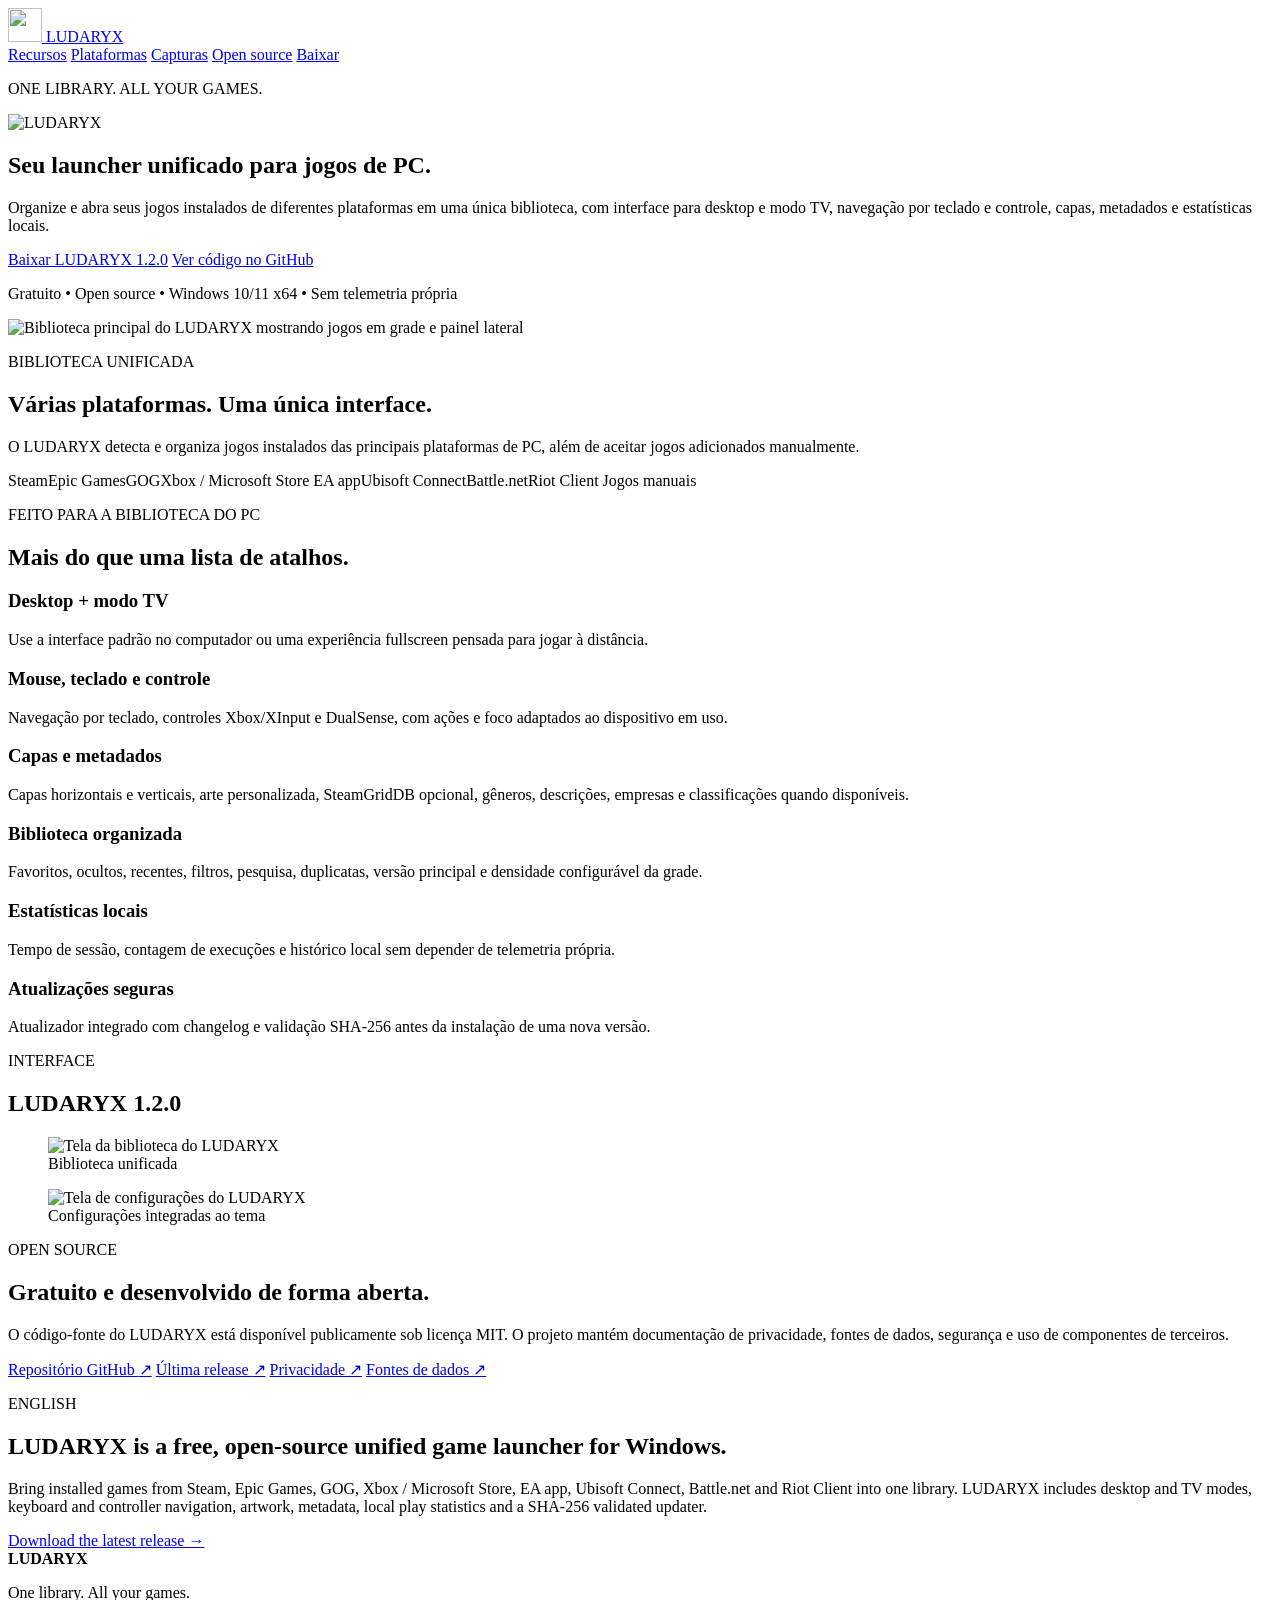
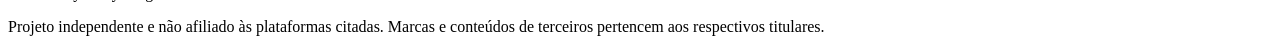
==== site/index.html @ f5272416 "Add official LUDARYX website" ====
<!doctype html>
<html lang="pt-BR">
<head>
  <meta charset="utf-8">
  <meta name="viewport" content="width=device-width,initial-scale=1">
  <title>LUDARYX — Unified PC Game Launcher for Windows</title>
  <meta name="description" content="LUDARYX é um launcher unificado, gratuito e open source para Windows que organiza jogos da Steam, Epic Games, GOG, Xbox, EA app, Ubisoft Connect, Battle.net e Riot Client em uma única biblioteca.">
  <meta name="keywords" content="LUDARYX, game launcher, unified game launcher, launcher de jogos, Windows game launcher, Steam, Epic Games, GOG, Xbox, EA app, Ubisoft Connect, Battle.net, Riot Client, open source">
  <meta name="author" content="Gustavo José da Silva">
  <meta name="robots" content="index,follow,max-image-preview:large,max-snippet:-1,max-video-preview:-1">
  <meta name="theme-color" content="#07111d">
  <link rel="canonical" href="https://gustavosdus.github.io/LUDARYX/">
  <link rel="icon" href="assets/icon.png" type="image/png">
  <link rel="manifest" href="manifest.webmanifest">
  <link rel="stylesheet" href="styles.css">

  <meta property="og:type" content="website">
  <meta property="og:site_name" content="LUDARYX">
  <meta property="og:title" content="LUDARYX — Unified PC Game Launcher">
  <meta property="og:description" content="Uma biblioteca para seus jogos de PC. Steam, Epic, GOG, Xbox, EA, Ubisoft, Battle.net e Riot em um único launcher.">
  <meta property="og:url" content="https://gustavosdus.github.io/LUDARYX/">
  <meta property="og:image" content="https://gustavosdus.github.io/LUDARYX/screenshots/library.png">
  <meta property="og:locale" content="pt_BR">
  <meta property="og:locale:alternate" content="en_US">

  <meta name="twitter:card" content="summary_large_image">
  <meta name="twitter:title" content="LUDARYX — Unified PC Game Launcher">
  <meta name="twitter:description" content="Launcher unificado, gratuito e open source para Windows.">
  <meta name="twitter:image" content="https://gustavosdus.github.io/LUDARYX/screenshots/library.png">

  <script type="application/ld+json">
  {
    "@context": "https://schema.org",
    "@type": "SoftwareApplication",
    "name": "LUDARYX",
    "applicationCategory": "GameApplication",
    "operatingSystem": "Windows 10, Windows 11",
    "softwareVersion": "1.2.0",
    "description": "Launcher unificado, gratuito e open source para Windows que organiza jogos instalados de múltiplas plataformas em uma única biblioteca.",
    "url": "https://gustavosdus.github.io/LUDARYX/",
    "downloadUrl": "https://github.com/gustavosdus/LUDARYX/releases/latest",
    "codeRepository": "https://github.com/gustavosdus/LUDARYX",
    "license": "https://github.com/gustavosdus/LUDARYX/blob/main/LICENSE",
    "isAccessibleForFree": true,
    "author": {
      "@type": "Person",
      "name": "Gustavo José da Silva"
    }
  }
  </script>
</head>
<body>
  <header class="site-header">
    <a class="brand" href="#top" aria-label="LUDARYX">
      <img src="assets/icon.png" alt="" width="34" height="34">
      <span>LUDARYX</span>
    </a>
    <nav aria-label="Navegação principal">
      <a href="#recursos">Recursos</a>
      <a href="#plataformas">Plataformas</a>
      <a href="#capturas">Capturas</a>
      <a href="#open-source">Open source</a>
      <a class="nav-cta" href="https://github.com/gustavosdus/LUDARYX/releases/latest">Baixar</a>
    </nav>
  </header>

  <main id="top">
    <section class="hero">
      <div class="hero-copy">
        <p class="eyebrow">ONE LIBRARY. ALL YOUR GAMES.</p>
        <img class="hero-logo" src="assets/logo.png" alt="LUDARYX">
        <h1>Seu launcher unificado para jogos de PC.</h1>
        <p class="lead">Organize e abra seus jogos instalados de diferentes plataformas em uma única biblioteca, com interface para desktop e modo TV, navegação por teclado e controle, capas, metadados e estatísticas locais.</p>
        <div class="actions">
          <a class="button primary" href="https://github.com/gustavosdus/LUDARYX/releases/latest">Baixar LUDARYX 1.2.0</a>
          <a class="button secondary" href="https://github.com/gustavosdus/LUDARYX">Ver código no GitHub</a>
        </div>
        <p class="micro">Gratuito • Open source • Windows 10/11 x64 • Sem telemetria própria</p>
      </div>
      <div class="hero-visual">
        <img src="screenshots/library.png" alt="Biblioteca principal do LUDARYX mostrando jogos em grade e painel lateral">
      </div>
    </section>

    <section id="plataformas" class="section">
      <div class="section-heading">
        <p class="eyebrow">BIBLIOTECA UNIFICADA</p>
        <h2>Várias plataformas. Uma única interface.</h2>
        <p>O LUDARYX detecta e organiza jogos instalados das principais plataformas de PC, além de aceitar jogos adicionados manualmente.</p>
      </div>
      <div class="platform-grid" aria-label="Plataformas suportadas">
        <span>Steam</span><span>Epic Games</span><span>GOG</span><span>Xbox / Microsoft Store</span>
        <span>EA app</span><span>Ubisoft Connect</span><span>Battle.net</span><span>Riot Client</span>
        <span>Jogos manuais</span>
      </div>
    </section>

    <section id="recursos" class="section">
      <div class="section-heading">
        <p class="eyebrow">FEITO PARA A BIBLIOTECA DO PC</p>
        <h2>Mais do que uma lista de atalhos.</h2>
      </div>
      <div class="feature-grid">
        <article><h3>Desktop + modo TV</h3><p>Use a interface padrão no computador ou uma experiência fullscreen pensada para jogar à distância.</p></article>
        <article><h3>Mouse, teclado e controle</h3><p>Navegação por teclado, controles Xbox/XInput e DualSense, com ações e foco adaptados ao dispositivo em uso.</p></article>
        <article><h3>Capas e metadados</h3><p>Capas horizontais e verticais, arte personalizada, SteamGridDB opcional, gêneros, descrições, empresas e classificações quando disponíveis.</p></article>
        <article><h3>Biblioteca organizada</h3><p>Favoritos, ocultos, recentes, filtros, pesquisa, duplicatas, versão principal e densidade configurável da grade.</p></article>
        <article><h3>Estatísticas locais</h3><p>Tempo de sessão, contagem de execuções e histórico local sem depender de telemetria própria.</p></article>
        <article><h3>Atualizações seguras</h3><p>Atualizador integrado com changelog e validação SHA-256 antes da instalação de uma nova versão.</p></article>
      </div>
    </section>

    <section id="capturas" class="section screenshots">
      <div class="section-heading">
        <p class="eyebrow">INTERFACE</p>
        <h2>LUDARYX 1.2.0</h2>
      </div>
      <figure>
        <img src="screenshots/library.png" alt="Tela da biblioteca do LUDARYX">
        <figcaption>Biblioteca unificada</figcaption>
      </figure>
      <figure>
        <img src="screenshots/settings.png" alt="Tela de configurações do LUDARYX">
        <figcaption>Configurações integradas ao tema</figcaption>
      </figure>
    </section>

    <section id="open-source" class="section split">
      <div>
        <p class="eyebrow">OPEN SOURCE</p>
        <h2>Gratuito e desenvolvido de forma aberta.</h2>
        <p>O código-fonte do LUDARYX está disponível publicamente sob licença MIT. O projeto mantém documentação de privacidade, fontes de dados, segurança e uso de componentes de terceiros.</p>
      </div>
      <div class="link-card">
        <a href="https://github.com/gustavosdus/LUDARYX">Repositório GitHub <span>↗</span></a>
        <a href="https://github.com/gustavosdus/LUDARYX/releases/latest">Última release <span>↗</span></a>
        <a href="https://github.com/gustavosdus/LUDARYX/blob/main/PRIVACY.md">Privacidade <span>↗</span></a>
        <a href="https://github.com/gustavosdus/LUDARYX/blob/main/DATA-SOURCES.md">Fontes de dados <span>↗</span></a>
      </div>
    </section>

    <section class="section english">
      <p class="eyebrow">ENGLISH</p>
      <h2>LUDARYX is a free, open-source unified game launcher for Windows.</h2>
      <p>Bring installed games from Steam, Epic Games, GOG, Xbox / Microsoft Store, EA app, Ubisoft Connect, Battle.net and Riot Client into one library. LUDARYX includes desktop and TV modes, keyboard and controller navigation, artwork, metadata, local play statistics and a SHA-256 validated updater.</p>
      <a href="https://github.com/gustavosdus/LUDARYX/releases/latest">Download the latest release →</a>
    </section>
  </main>

  <footer>
    <div>
      <strong>LUDARYX</strong>
      <p>One library. All your games.</p>
    </div>
    <p>Projeto independente e não afiliado às plataformas citadas. Marcas e conteúdos de terceiros pertencem aos respectivos titulares.</p>
  </footer>
</body>
</html>
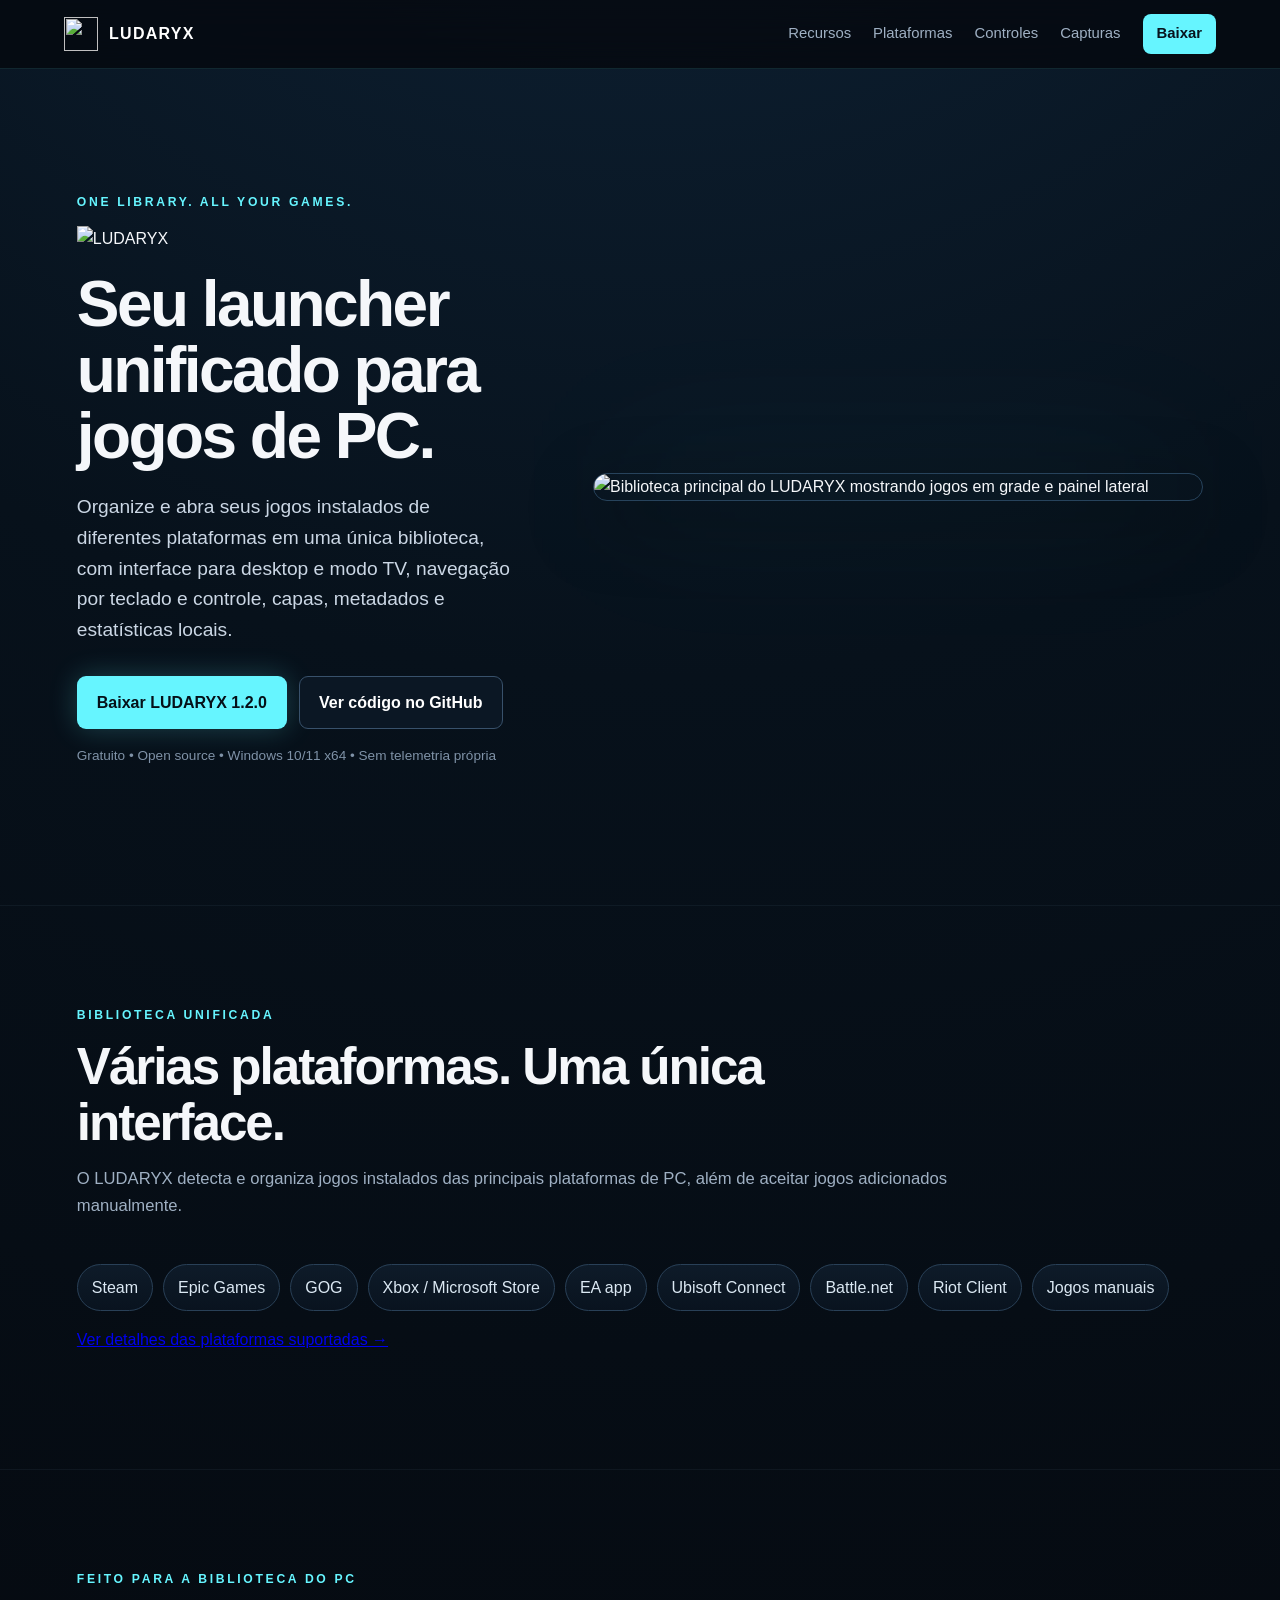
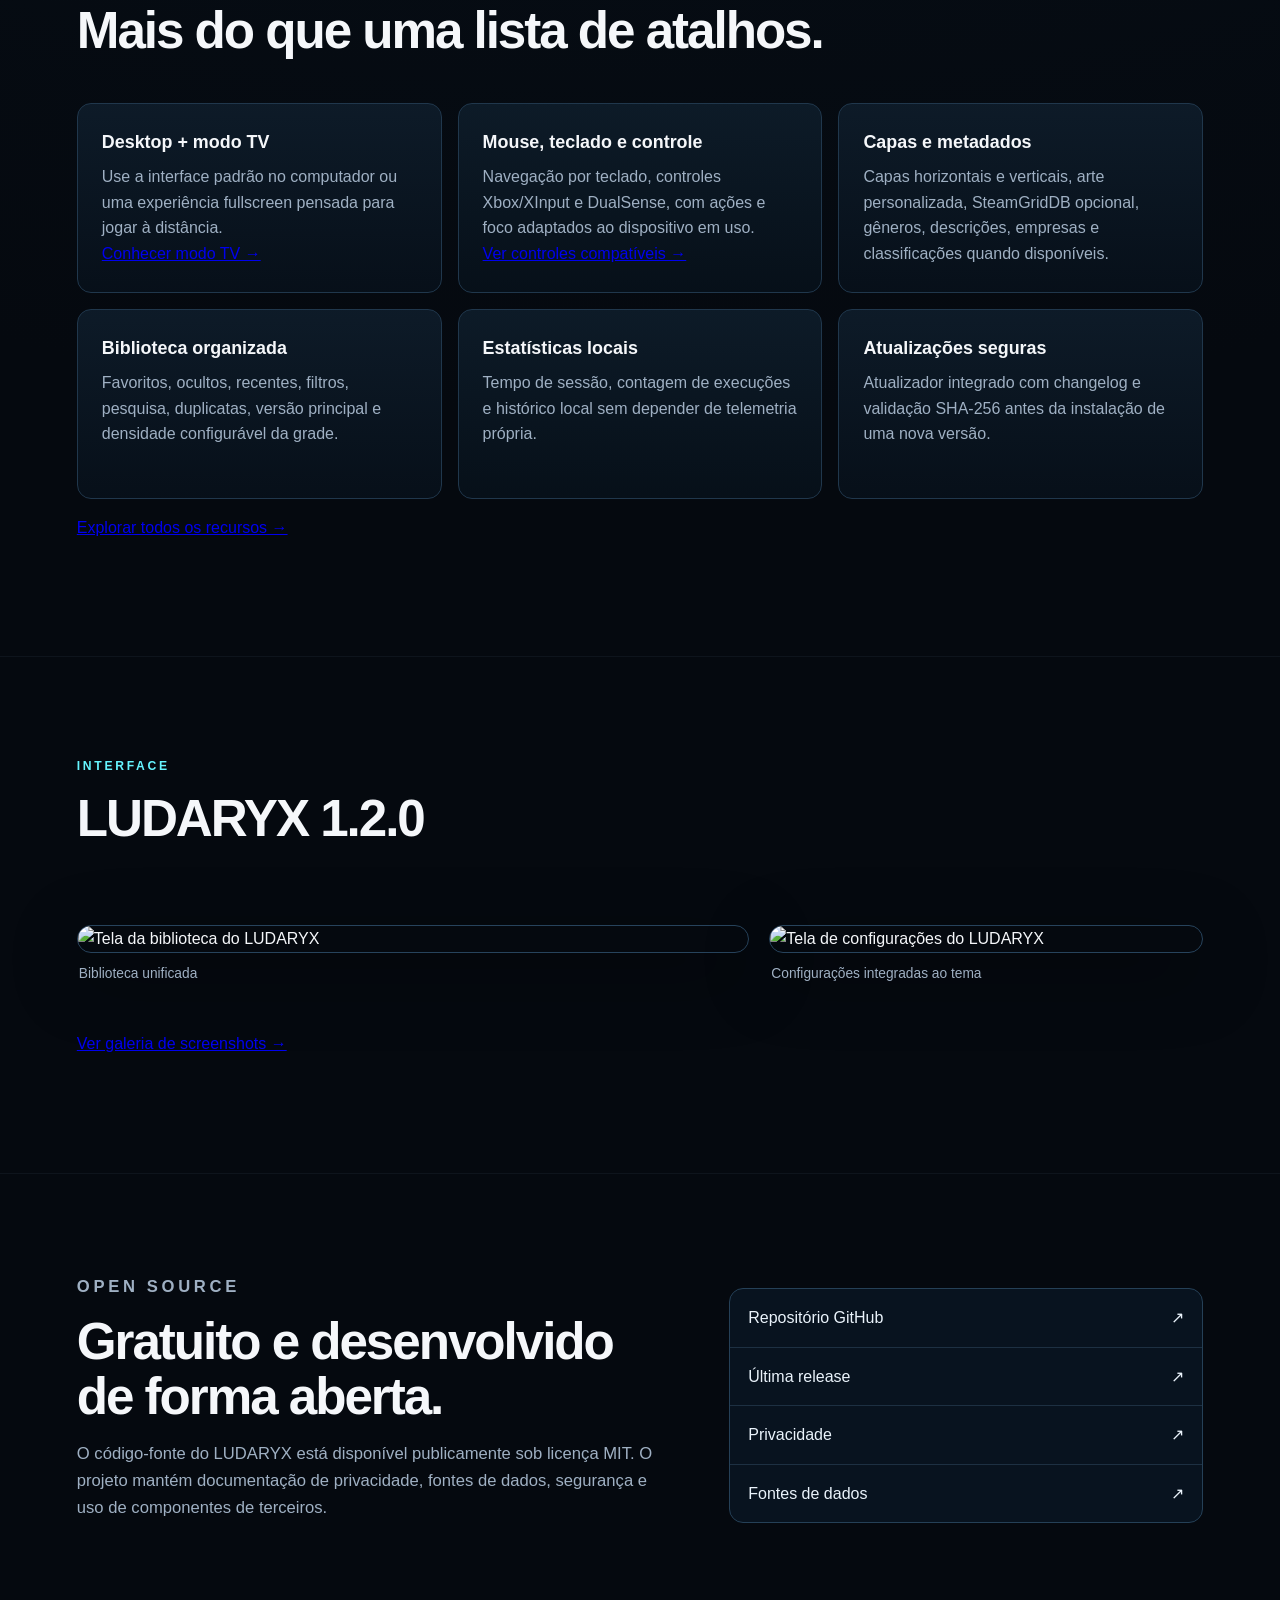
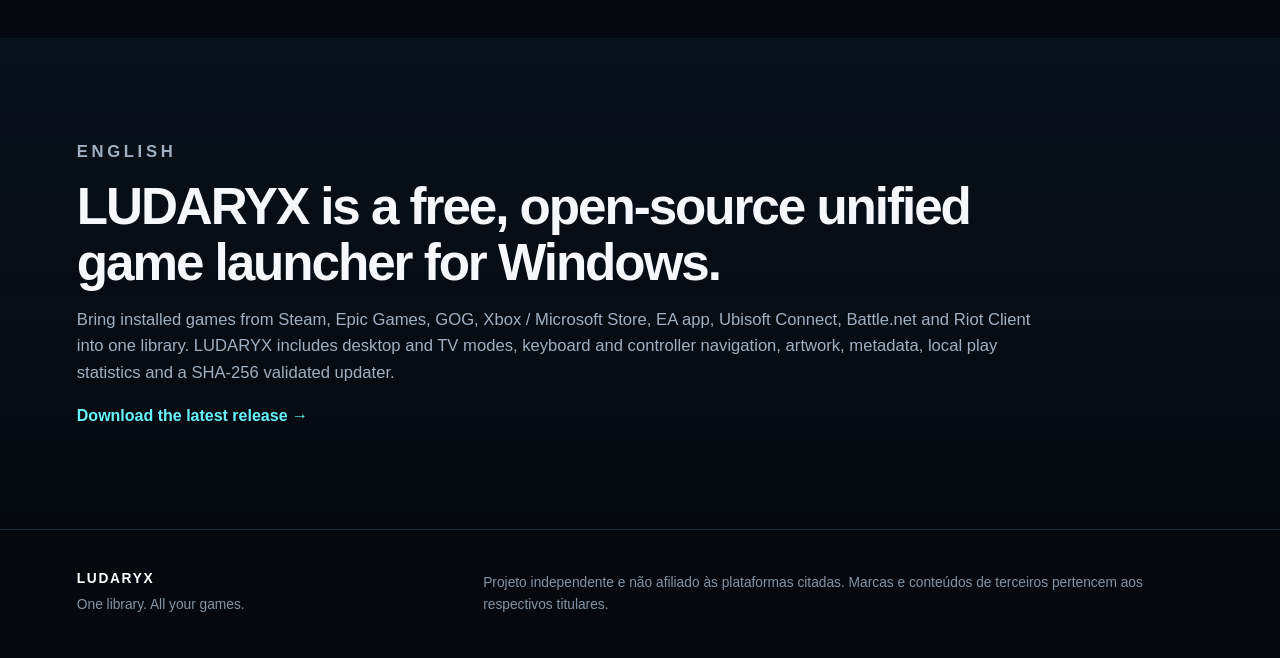
==== commit 6780ab3e: "Connect LUDARYX SEO landing pages" ====
--- a/site/index.html
+++ b/site/index.html
@@ -56,11 +56,11 @@
       <span>LUDARYX</span>
     </a>
     <nav aria-label="Navegação principal">
-      <a href="#recursos">Recursos</a>
-      <a href="#plataformas">Plataformas</a>
-      <a href="#capturas">Capturas</a>
-      <a href="#open-source">Open source</a>
-      <a class="nav-cta" href="https://github.com/gustavosdus/LUDARYX/releases/latest">Baixar</a>
+      <a href="features/">Recursos</a>
+      <a href="supported-launchers/">Plataformas</a>
+      <a href="controllers/">Controles</a>
+      <a href="screenshots/">Capturas</a>
+      <a class="nav-cta" href="download/">Baixar</a>
     </nav>
   </header>
 
@@ -72,7 +72,7 @@
         <h1>Seu launcher unificado para jogos de PC.</h1>
         <p class="lead">Organize e abra seus jogos instalados de diferentes plataformas em uma única biblioteca, com interface para desktop e modo TV, navegação por teclado e controle, capas, metadados e estatísticas locais.</p>
         <div class="actions">
-          <a class="button primary" href="https://github.com/gustavosdus/LUDARYX/releases/latest">Baixar LUDARYX 1.2.0</a>
+          <a class="button primary" href="download/">Baixar LUDARYX 1.2.0</a>
           <a class="button secondary" href="https://github.com/gustavosdus/LUDARYX">Ver código no GitHub</a>
         </div>
         <p class="micro">Gratuito • Open source • Windows 10/11 x64 • Sem telemetria própria</p>
@@ -93,6 +93,7 @@
         <span>EA app</span><span>Ubisoft Connect</span><span>Battle.net</span><span>Riot Client</span>
         <span>Jogos manuais</span>
       </div>
+      <p class="section-link"><a href="supported-launchers/">Ver detalhes das plataformas suportadas →</a></p>
     </section>
 
     <section id="recursos" class="section">
@@ -101,13 +102,14 @@
         <h2>Mais do que uma lista de atalhos.</h2>
       </div>
       <div class="feature-grid">
-        <article><h3>Desktop + modo TV</h3><p>Use a interface padrão no computador ou uma experiência fullscreen pensada para jogar à distância.</p></article>
-        <article><h3>Mouse, teclado e controle</h3><p>Navegação por teclado, controles Xbox/XInput e DualSense, com ações e foco adaptados ao dispositivo em uso.</p></article>
+        <article><h3>Desktop + modo TV</h3><p>Use a interface padrão no computador ou uma experiência fullscreen pensada para jogar à distância.</p><a href="fullscreen-tv-mode/">Conhecer modo TV →</a></article>
+        <article><h3>Mouse, teclado e controle</h3><p>Navegação por teclado, controles Xbox/XInput e DualSense, com ações e foco adaptados ao dispositivo em uso.</p><a href="controllers/">Ver controles compatíveis →</a></article>
         <article><h3>Capas e metadados</h3><p>Capas horizontais e verticais, arte personalizada, SteamGridDB opcional, gêneros, descrições, empresas e classificações quando disponíveis.</p></article>
         <article><h3>Biblioteca organizada</h3><p>Favoritos, ocultos, recentes, filtros, pesquisa, duplicatas, versão principal e densidade configurável da grade.</p></article>
         <article><h3>Estatísticas locais</h3><p>Tempo de sessão, contagem de execuções e histórico local sem depender de telemetria própria.</p></article>
         <article><h3>Atualizações seguras</h3><p>Atualizador integrado com changelog e validação SHA-256 antes da instalação de uma nova versão.</p></article>
       </div>
+      <p class="section-link"><a href="features/">Explorar todos os recursos →</a></p>
     </section>
 
     <section id="capturas" class="section screenshots">
@@ -123,6 +125,7 @@
         <img src="screenshots/settings.png" alt="Tela de configurações do LUDARYX">
         <figcaption>Configurações integradas ao tema</figcaption>
       </figure>
+      <p class="section-link"><a href="screenshots/">Ver galeria de screenshots →</a></p>
     </section>
 
     <section id="open-source" class="section split">
--- a/site/styles.css
+++ b/site/styles.css
@@ -0,0 +1 @@
+:root{--bg:#05090f;--panel:#08131f;--panel2:#0c1a29;--text:#f5f7fa;--muted:#9fb0c3;--line:#203348;--neon:#66f5ff;--red:#d9153c;--shadow:0 20px 70px rgba(0,0,0,.45)}*{box-sizing:border-box}html{scroll-behavior:smooth}body{margin:0;background:radial-gradient(circle at 50% -15%,#10273d 0,#07111b 28%,var(--bg) 58%);color:var(--text);font-family:Inter,Segoe UI,Roboto,Arial,sans-serif;line-height:1.6}.site-header{position:sticky;top:0;z-index:20;display:flex;align-items:center;justify-content:space-between;gap:24px;padding:14px clamp(20px,5vw,72px);background:rgba(5,9,15,.82);backdrop-filter:blur(18px);border-bottom:1px solid rgba(102,245,255,.12)}.brand{display:flex;align-items:center;gap:11px;color:#fff;text-decoration:none;font-weight:800;letter-spacing:.08em}.brand img{object-fit:contain}.site-header nav{display:flex;align-items:center;gap:22px}.site-header nav a{color:var(--muted);text-decoration:none;font-size:.93rem}.site-header nav a:hover{color:#fff}.site-header .nav-cta{color:#07131d;background:var(--neon);padding:8px 14px;border-radius:8px;font-weight:800}.hero{min-height:calc(100vh - 64px);display:grid;grid-template-columns:minmax(0,.9fr) minmax(420px,1.25fr);align-items:center;gap:clamp(36px,6vw,90px);padding:clamp(70px,8vw,120px) clamp(20px,6vw,96px)}.eyebrow{color:var(--neon);font-size:.76rem;font-weight:800;letter-spacing:.22em;margin:0 0 14px}.hero-logo{width:min(540px,90%);height:auto;display:block;margin:0 0 20px}.hero h1,.section h2{font-size:clamp(2.2rem,5vw,4.9rem);line-height:1.03;letter-spacing:-.04em;margin:.1em 0 .35em}.lead{font-size:clamp(1rem,1.5vw,1.24rem);color:#cbd7e5;max-width:760px}.actions{display:flex;flex-wrap:wrap;gap:12px;margin:30px 0 16px}.button{display:inline-flex;align-items:center;justify-content:center;padding:13px 19px;border-radius:9px;text-decoration:none;font-weight:800;border:1px solid transparent}.primary{background:var(--neon);color:#051018;box-shadow:0 0 28px rgba(102,245,255,.22)}.secondary{border-color:#38516b;color:#fff;background:#0b1724}.micro{font-size:.85rem;color:#7f92a7}.hero-visual{position:relative}.hero-visual:before{content:"";position:absolute;inset:10% 4%;background:rgba(102,245,255,.16);filter:blur(70px);z-index:-1}.hero-visual img,.screenshots img{width:100%;display:block;border:1px solid #27435c;border-radius:16px;box-shadow:var(--shadow)}.section{padding:100px clamp(20px,6vw,96px);border-top:1px solid rgba(120,150,180,.08)}.section-heading{max-width:900px;margin-bottom:44px}.section-heading h2,.split h2,.english h2{font-size:clamp(2rem,4vw,3.7rem);line-height:1.08;margin:.1em 0 .3em}.section-heading>p:last-child,.split p,.english p{color:var(--muted);font-size:1.04rem}.platform-grid{display:flex;flex-wrap:wrap;gap:10px}.platform-grid span{border:1px solid #294057;background:linear-gradient(180deg,#0e1b29,#09131f);padding:10px 14px;border-radius:999px;color:#dbe8f3}.feature-grid{display:grid;grid-template-columns:repeat(3,1fr);gap:16px}.feature-grid article{background:linear-gradient(180deg,rgba(14,28,42,.92),rgba(7,16,26,.92));border:1px solid #20374c;border-radius:14px;padding:24px;min-height:190px}.feature-grid h3{margin:0 0 8px;font-size:1.12rem}.feature-grid p{margin:0;color:var(--muted)}.screenshots{display:grid;grid-template-columns:1.55fr 1fr;gap:20px;align-items:start}.screenshots .section-heading{grid-column:1/-1}.screenshots figure{margin:0}.screenshots figcaption{color:var(--muted);font-size:.86rem;padding:10px 2px}.split{display:grid;grid-template-columns:1fr .8fr;gap:60px;align-items:center}.link-card{border:1px solid #254057;background:#08131f;border-radius:14px;overflow:hidden}.link-card a{display:flex;justify-content:space-between;padding:16px 18px;color:#eaf3fb;text-decoration:none;border-bottom:1px solid #1d3042}.link-card a:last-child{border-bottom:0}.link-card a:hover{background:#0d1d2d;color:var(--neon)}.english{background:linear-gradient(180deg,rgba(14,31,47,.35),rgba(5,9,15,0))}.english{max-width:none}.english>*{max-width:980px}.english a{color:var(--neon);font-weight:800;text-decoration:none}footer{display:flex;justify-content:space-between;gap:40px;padding:38px clamp(20px,6vw,96px);border-top:1px solid #1c2d3e;color:#8294a7;font-size:.86rem}footer strong{color:#fff;letter-spacing:.12em}footer p{margin:4px 0;max-width:720px}@media(max-width:1050px){.site-header nav a:not(.nav-cta){display:none}.hero{grid-template-columns:1fr;min-height:auto}.hero-visual{max-width:1000px}.feature-grid{grid-template-columns:repeat(2,1fr)}.split{grid-template-columns:1fr}.screenshots{grid-template-columns:1fr}}@media(max-width:650px){.site-header{padding:12px 16px}.hero,.section{padding-left:18px;padding-right:18px}.hero{padding-top:60px}.feature-grid{grid-template-columns:1fr}.hero-logo{width:88%}.actions{flex-direction:column}.button{width:100%}footer{flex-direction:column;padding:30px 18px}.screenshots{gap:8px}}
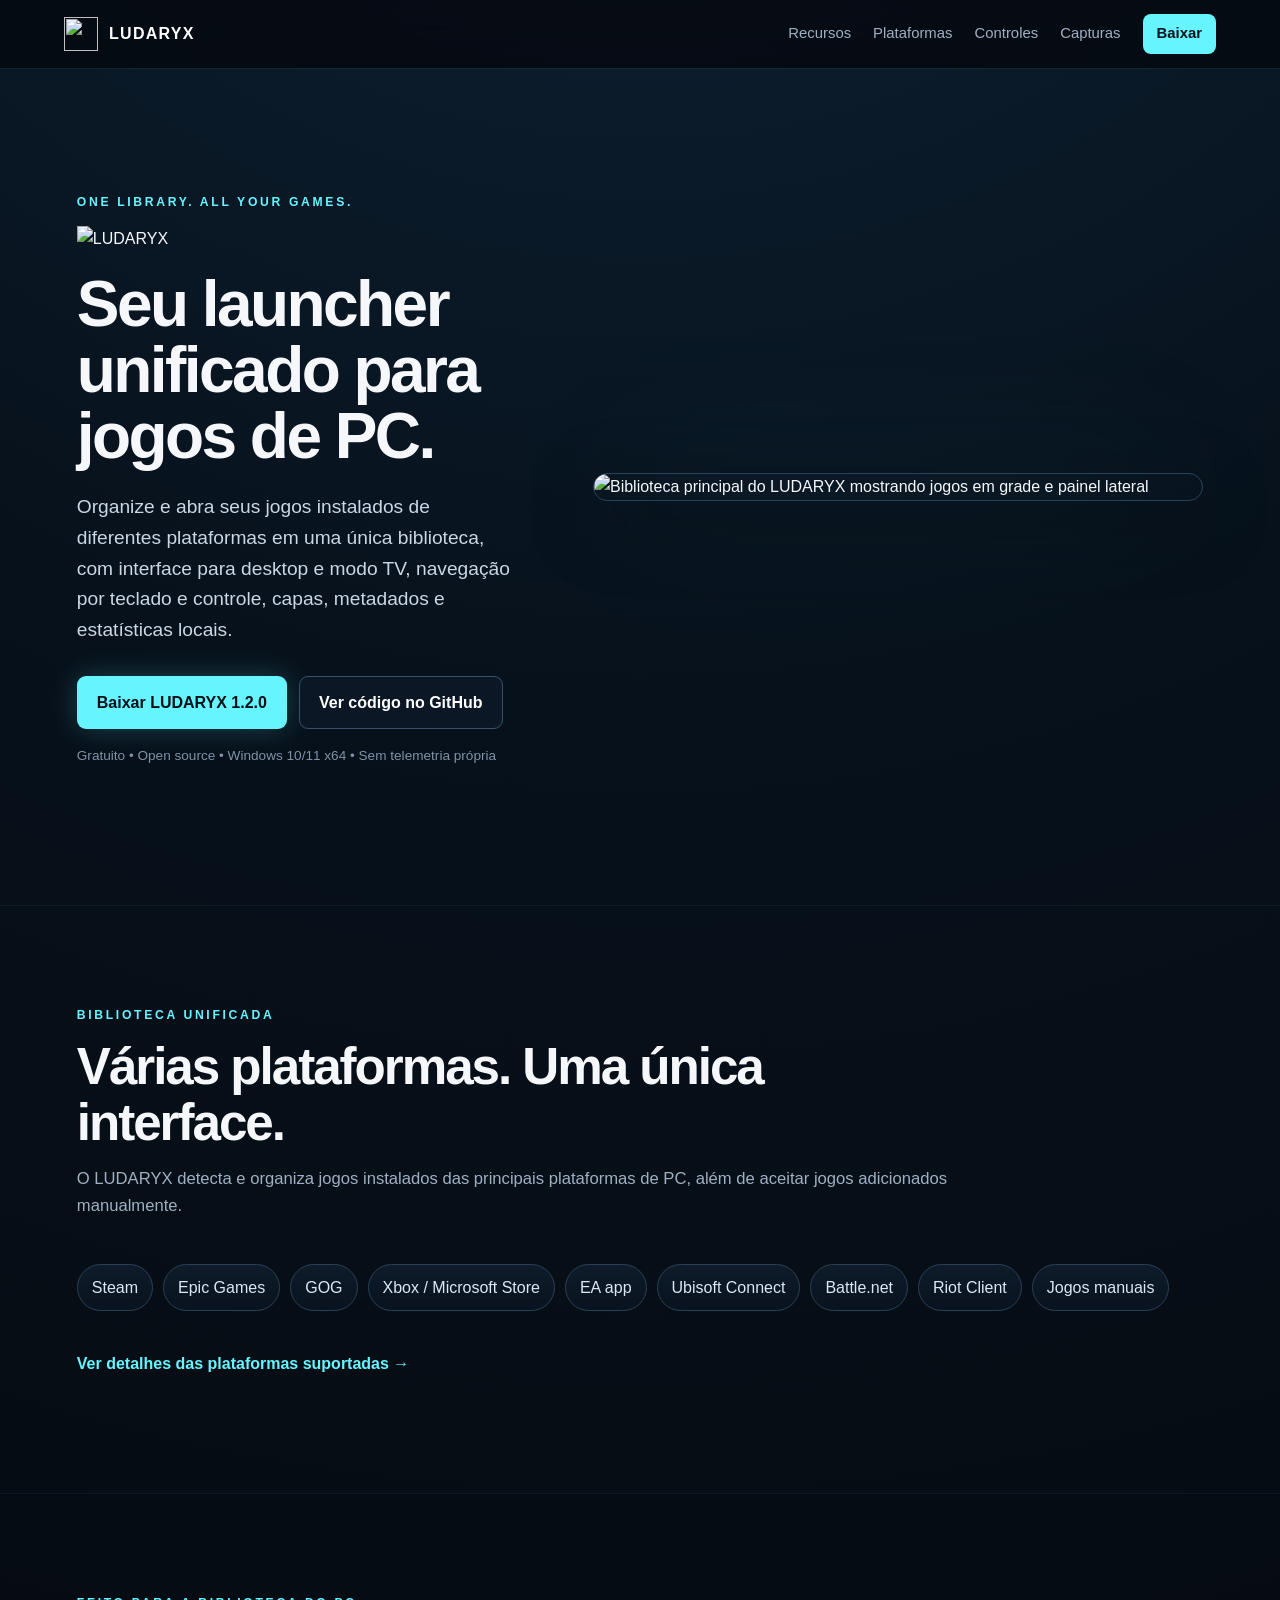
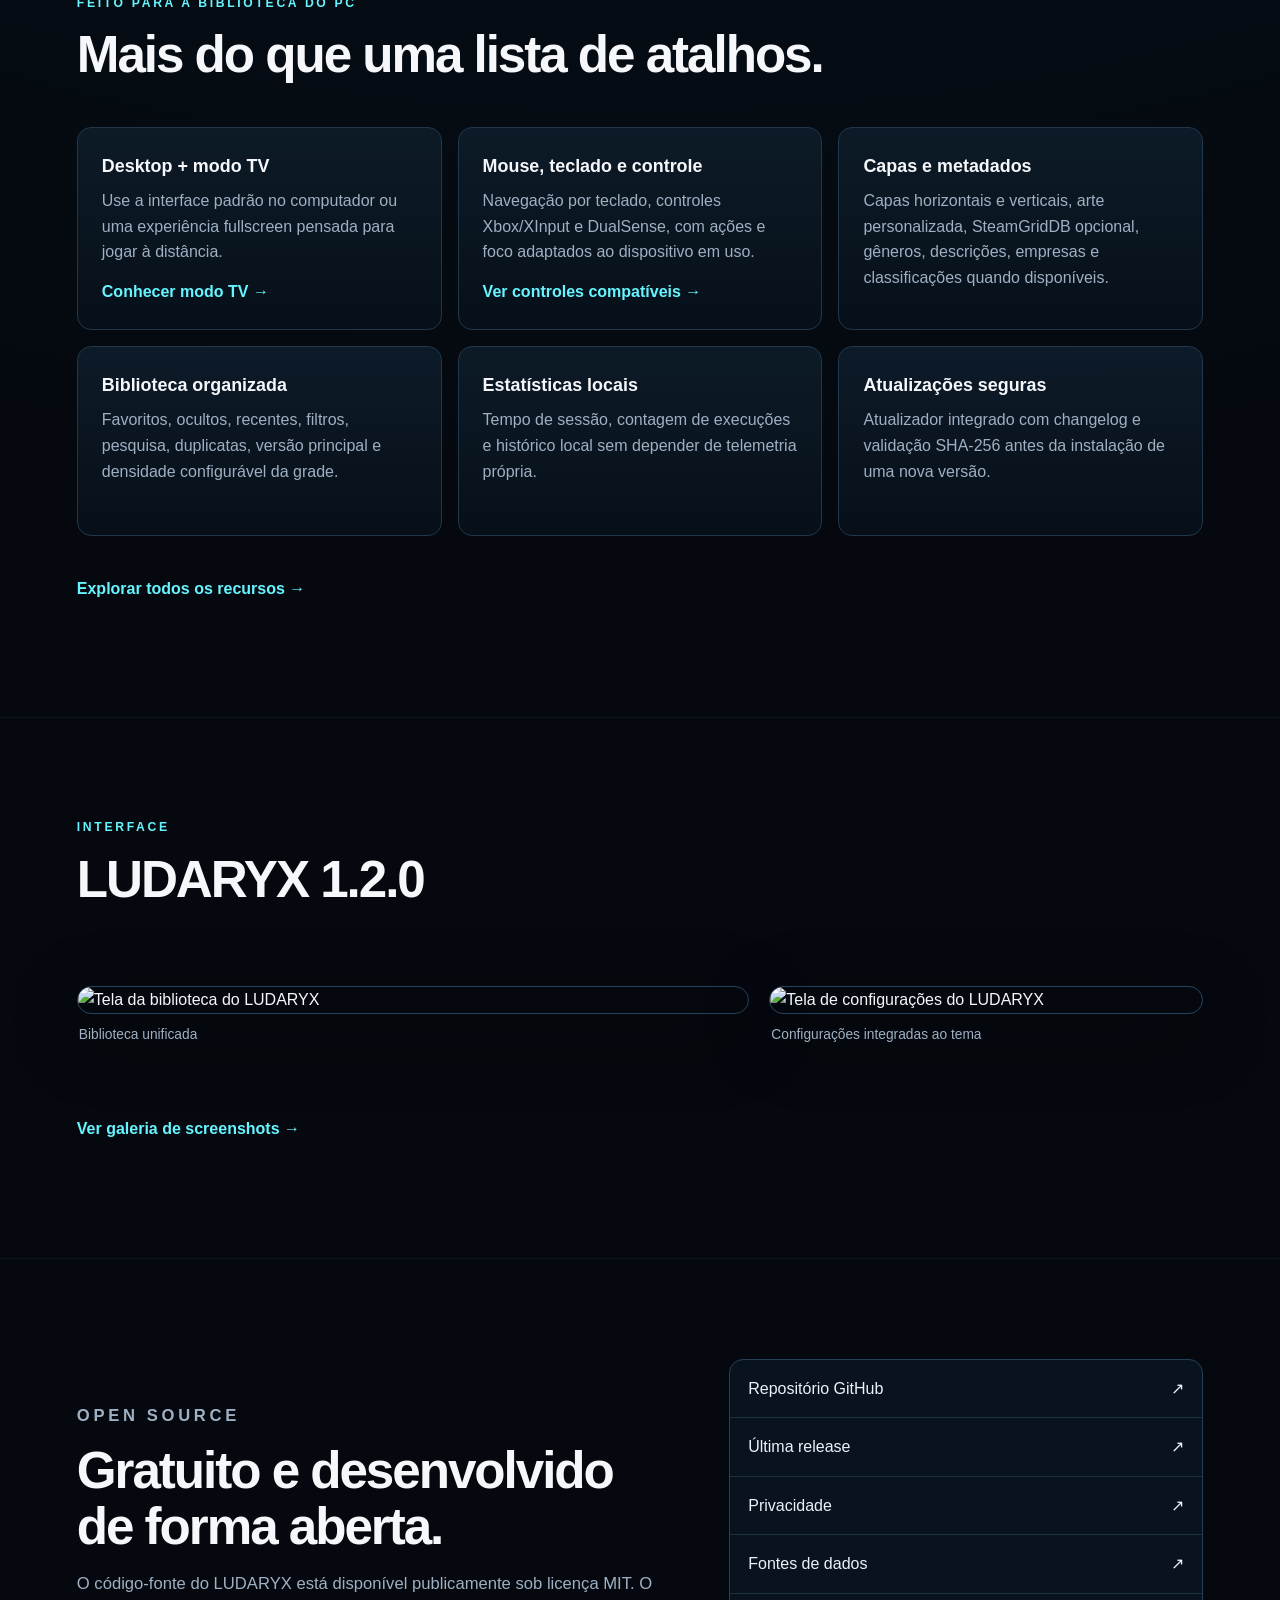
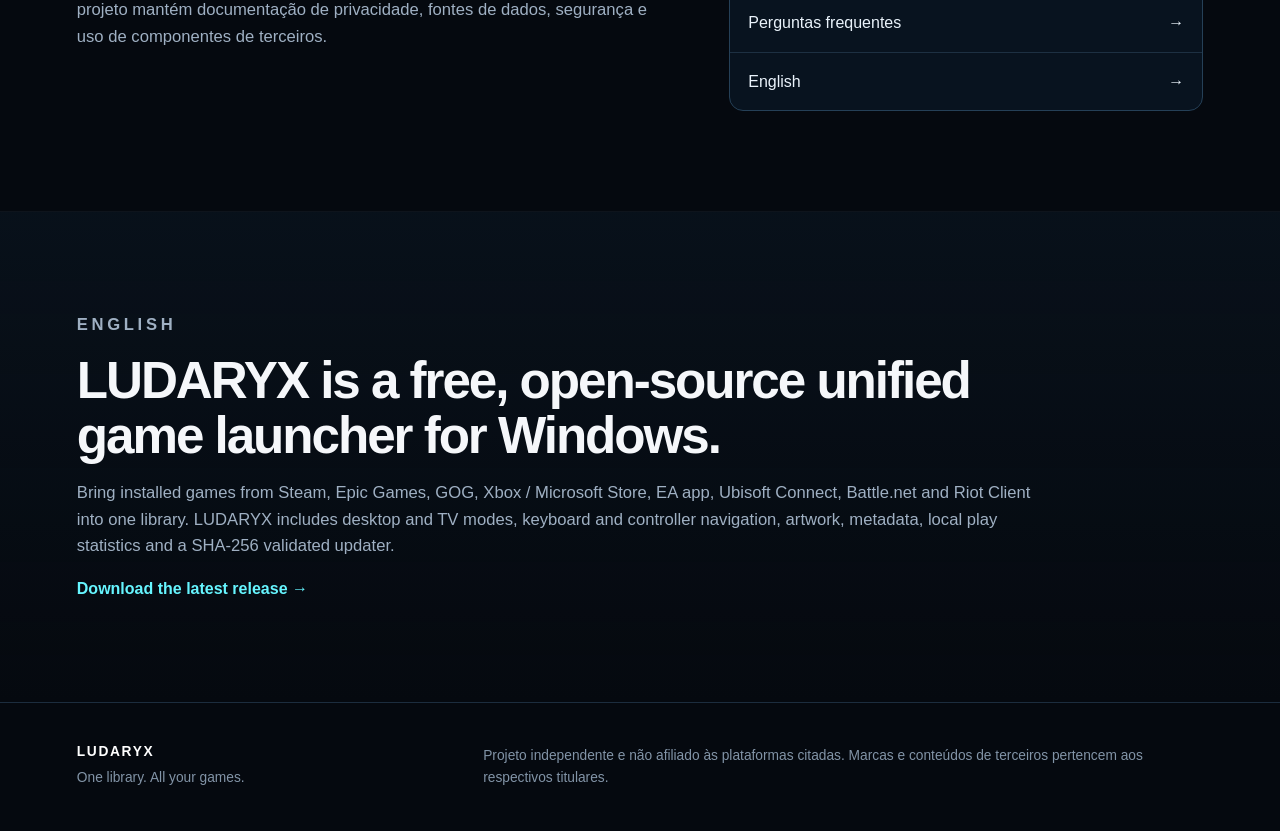
==== commit a8d69f0e: "Add language alternates and FAQ discovery" ====
--- a/site/index.html
+++ b/site/index.html
@@ -10,6 +10,9 @@
   <meta name="robots" content="index,follow,max-image-preview:large,max-snippet:-1,max-video-preview:-1">
   <meta name="theme-color" content="#07111d">
   <link rel="canonical" href="https://gustavosdus.github.io/LUDARYX/">
+  <link rel="alternate" hreflang="pt-BR" href="https://gustavosdus.github.io/LUDARYX/">
+  <link rel="alternate" hreflang="en" href="https://gustavosdus.github.io/LUDARYX/en/">
+  <link rel="alternate" hreflang="x-default" href="https://gustavosdus.github.io/LUDARYX/">
   <link rel="icon" href="assets/icon.png" type="image/png">
   <link rel="manifest" href="manifest.webmanifest">
   <link rel="stylesheet" href="styles.css">
@@ -139,6 +142,8 @@
         <a href="https://github.com/gustavosdus/LUDARYX/releases/latest">Última release <span>↗</span></a>
         <a href="https://github.com/gustavosdus/LUDARYX/blob/main/PRIVACY.md">Privacidade <span>↗</span></a>
         <a href="https://github.com/gustavosdus/LUDARYX/blob/main/DATA-SOURCES.md">Fontes de dados <span>↗</span></a>
+        <a href="faq/">Perguntas frequentes <span>→</span></a>
+        <a href="en/">English <span>→</span></a>
       </div>
     </section>
 
--- a/site/styles.css
+++ b/site/styles.css
@@ -1 +1,2 @@
 :root{--bg:#05090f;--panel:#08131f;--panel2:#0c1a29;--text:#f5f7fa;--muted:#9fb0c3;--line:#203348;--neon:#66f5ff;--red:#d9153c;--shadow:0 20px 70px rgba(0,0,0,.45)}*{box-sizing:border-box}html{scroll-behavior:smooth}body{margin:0;background:radial-gradient(circle at 50% -15%,#10273d 0,#07111b 28%,var(--bg) 58%);color:var(--text);font-family:Inter,Segoe UI,Roboto,Arial,sans-serif;line-height:1.6}.site-header{position:sticky;top:0;z-index:20;display:flex;align-items:center;justify-content:space-between;gap:24px;padding:14px clamp(20px,5vw,72px);background:rgba(5,9,15,.82);backdrop-filter:blur(18px);border-bottom:1px solid rgba(102,245,255,.12)}.brand{display:flex;align-items:center;gap:11px;color:#fff;text-decoration:none;font-weight:800;letter-spacing:.08em}.brand img{object-fit:contain}.site-header nav{display:flex;align-items:center;gap:22px}.site-header nav a{color:var(--muted);text-decoration:none;font-size:.93rem}.site-header nav a:hover{color:#fff}.site-header .nav-cta{color:#07131d;background:var(--neon);padding:8px 14px;border-radius:8px;font-weight:800}.hero{min-height:calc(100vh - 64px);display:grid;grid-template-columns:minmax(0,.9fr) minmax(420px,1.25fr);align-items:center;gap:clamp(36px,6vw,90px);padding:clamp(70px,8vw,120px) clamp(20px,6vw,96px)}.eyebrow{color:var(--neon);font-size:.76rem;font-weight:800;letter-spacing:.22em;margin:0 0 14px}.hero-logo{width:min(540px,90%);height:auto;display:block;margin:0 0 20px}.hero h1,.section h2{font-size:clamp(2.2rem,5vw,4.9rem);line-height:1.03;letter-spacing:-.04em;margin:.1em 0 .35em}.lead{font-size:clamp(1rem,1.5vw,1.24rem);color:#cbd7e5;max-width:760px}.actions{display:flex;flex-wrap:wrap;gap:12px;margin:30px 0 16px}.button{display:inline-flex;align-items:center;justify-content:center;padding:13px 19px;border-radius:9px;text-decoration:none;font-weight:800;border:1px solid transparent}.primary{background:var(--neon);color:#051018;box-shadow:0 0 28px rgba(102,245,255,.22)}.secondary{border-color:#38516b;color:#fff;background:#0b1724}.micro{font-size:.85rem;color:#7f92a7}.hero-visual{position:relative}.hero-visual:before{content:"";position:absolute;inset:10% 4%;background:rgba(102,245,255,.16);filter:blur(70px);z-index:-1}.hero-visual img,.screenshots img{width:100%;display:block;border:1px solid #27435c;border-radius:16px;box-shadow:var(--shadow)}.section{padding:100px clamp(20px,6vw,96px);border-top:1px solid rgba(120,150,180,.08)}.section-heading{max-width:900px;margin-bottom:44px}.section-heading h2,.split h2,.english h2{font-size:clamp(2rem,4vw,3.7rem);line-height:1.08;margin:.1em 0 .3em}.section-heading>p:last-child,.split p,.english p{color:var(--muted);font-size:1.04rem}.platform-grid{display:flex;flex-wrap:wrap;gap:10px}.platform-grid span{border:1px solid #294057;background:linear-gradient(180deg,#0e1b29,#09131f);padding:10px 14px;border-radius:999px;color:#dbe8f3}.feature-grid{display:grid;grid-template-columns:repeat(3,1fr);gap:16px}.feature-grid article{background:linear-gradient(180deg,rgba(14,28,42,.92),rgba(7,16,26,.92));border:1px solid #20374c;border-radius:14px;padding:24px;min-height:190px}.feature-grid h3{margin:0 0 8px;font-size:1.12rem}.feature-grid p{margin:0;color:var(--muted)}.screenshots{display:grid;grid-template-columns:1.55fr 1fr;gap:20px;align-items:start}.screenshots .section-heading{grid-column:1/-1}.screenshots figure{margin:0}.screenshots figcaption{color:var(--muted);font-size:.86rem;padding:10px 2px}.split{display:grid;grid-template-columns:1fr .8fr;gap:60px;align-items:center}.link-card{border:1px solid #254057;background:#08131f;border-radius:14px;overflow:hidden}.link-card a{display:flex;justify-content:space-between;padding:16px 18px;color:#eaf3fb;text-decoration:none;border-bottom:1px solid #1d3042}.link-card a:last-child{border-bottom:0}.link-card a:hover{background:#0d1d2d;color:var(--neon)}.english{background:linear-gradient(180deg,rgba(14,31,47,.35),rgba(5,9,15,0))}.english{max-width:none}.english>*{max-width:980px}.english a{color:var(--neon);font-weight:800;text-decoration:none}footer{display:flex;justify-content:space-between;gap:40px;padding:38px clamp(20px,6vw,96px);border-top:1px solid #1c2d3e;color:#8294a7;font-size:.86rem}footer strong{color:#fff;letter-spacing:.12em}footer p{margin:4px 0;max-width:720px}@media(max-width:1050px){.site-header nav a:not(.nav-cta){display:none}.hero{grid-template-columns:1fr;min-height:auto}.hero-visual{max-width:1000px}.feature-grid{grid-template-columns:repeat(2,1fr)}.split{grid-template-columns:1fr}.screenshots{grid-template-columns:1fr}}@media(max-width:650px){.site-header{padding:12px 16px}.hero,.section{padding-left:18px;padding-right:18px}.hero{padding-top:60px}.feature-grid{grid-template-columns:1fr}.hero-logo{width:88%}.actions{flex-direction:column}.button{width:100%}footer{flex-direction:column;padding:30px 18px}.screenshots{gap:8px}}
+.page-hero{padding:clamp(72px,9vw,130px) clamp(20px,6vw,96px) 58px;max-width:1180px}.page-hero h1{font-size:clamp(2.6rem,6vw,5.4rem);line-height:1.02;letter-spacing:-.045em;margin:.1em 0 .28em}.content-prose{max-width:880px;margin-top:54px}.content-prose h2{font-size:clamp(1.55rem,3vw,2.5rem);margin:1.5em 0 .35em}.content-prose p{color:var(--muted);font-size:1.03rem}.feature-grid article a,.section-link a{display:inline-block;margin-top:14px;color:var(--neon);font-weight:800;text-decoration:none}.feature-grid article a:hover,.section-link a:hover{text-decoration:underline}.section-link{margin-top:26px}.platform-grid-large span{font-size:1rem;padding:13px 18px}.page-shot{margin:0}.page-shot img{width:100%;display:block;border:1px solid #27435c;border-radius:16px;box-shadow:var(--shadow)}.page-shot figcaption{color:var(--muted);font-size:.86rem;padding:10px 2px}.gallery{grid-template-columns:1.55fr 1fr}.cta-panel{display:flex;justify-content:space-between;align-items:center;gap:30px;background:linear-gradient(180deg,rgba(9,27,41,.75),rgba(5,11,17,.4))}.cta-panel h2{font-size:clamp(1.7rem,3.2vw,3.2rem);margin:.1em 0}.cta-panel .actions{margin:0}.site-header nav a[aria-current="page"]{color:#fff}@media(max-width:900px){.cta-panel{align-items:flex-start;flex-direction:column}.gallery{grid-template-columns:1fr}}.faq-list{max-width:980px;display:grid;gap:12px}.faq-list details{border:1px solid #243a50;background:linear-gradient(180deg,#0d1b29,#08131f);border-radius:12px;padding:0 18px}.faq-list summary{cursor:pointer;font-weight:800;padding:17px 0;color:#f4f8fc}.faq-list details p{margin:0;padding:0 0 18px;color:var(--muted)}.faq-list summary::marker{color:var(--neon)}
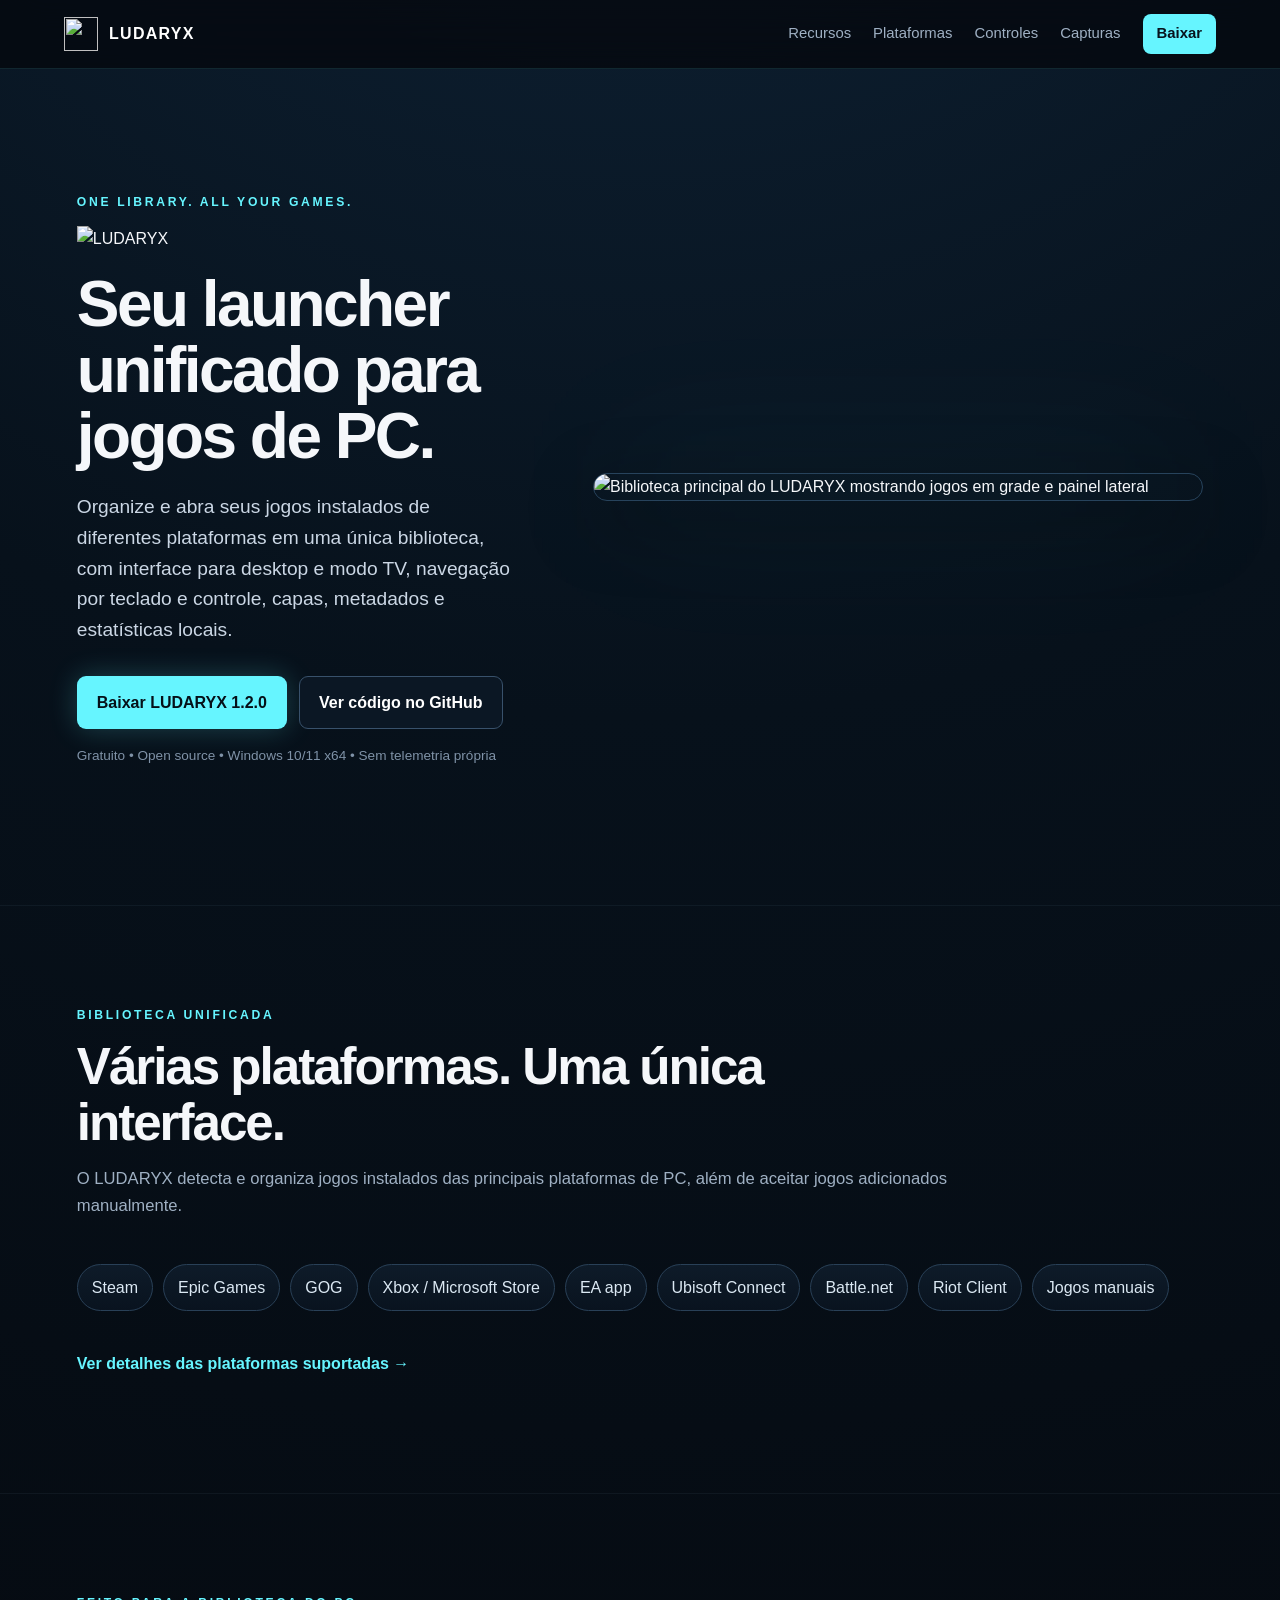
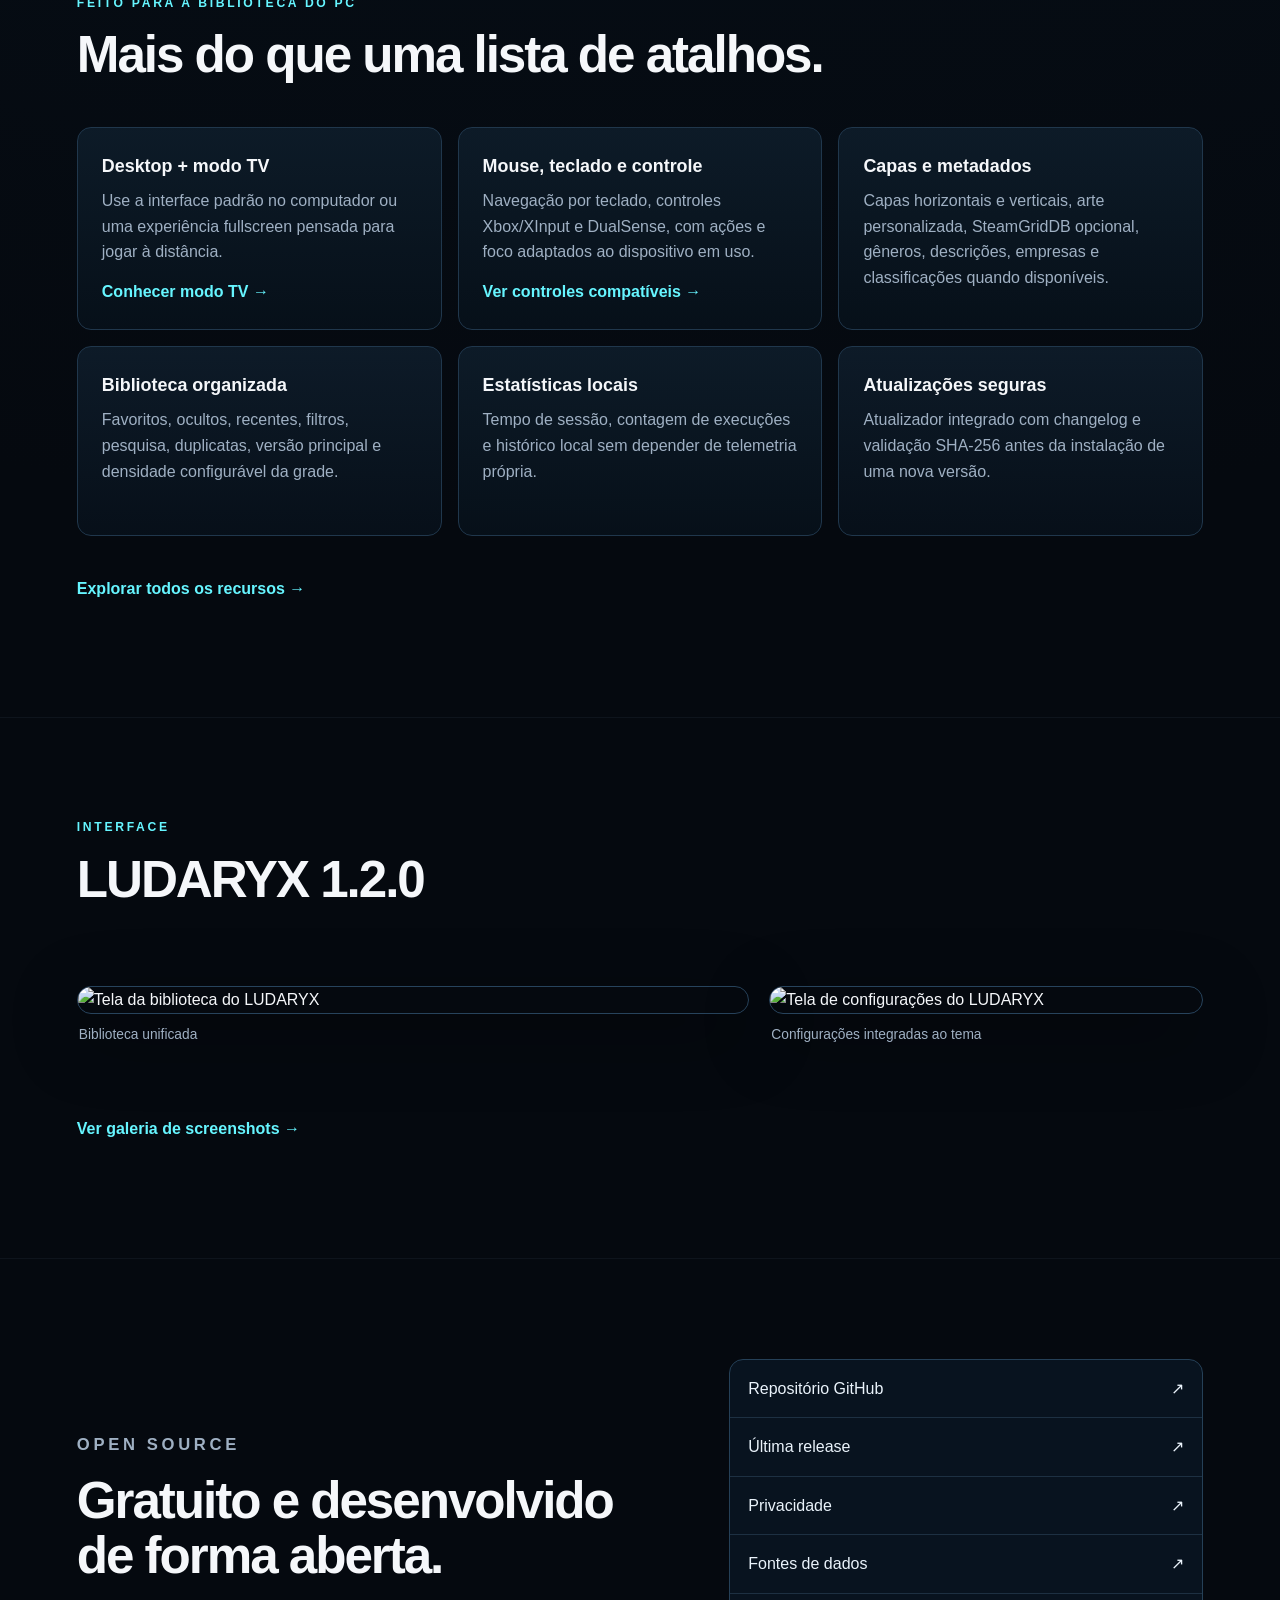
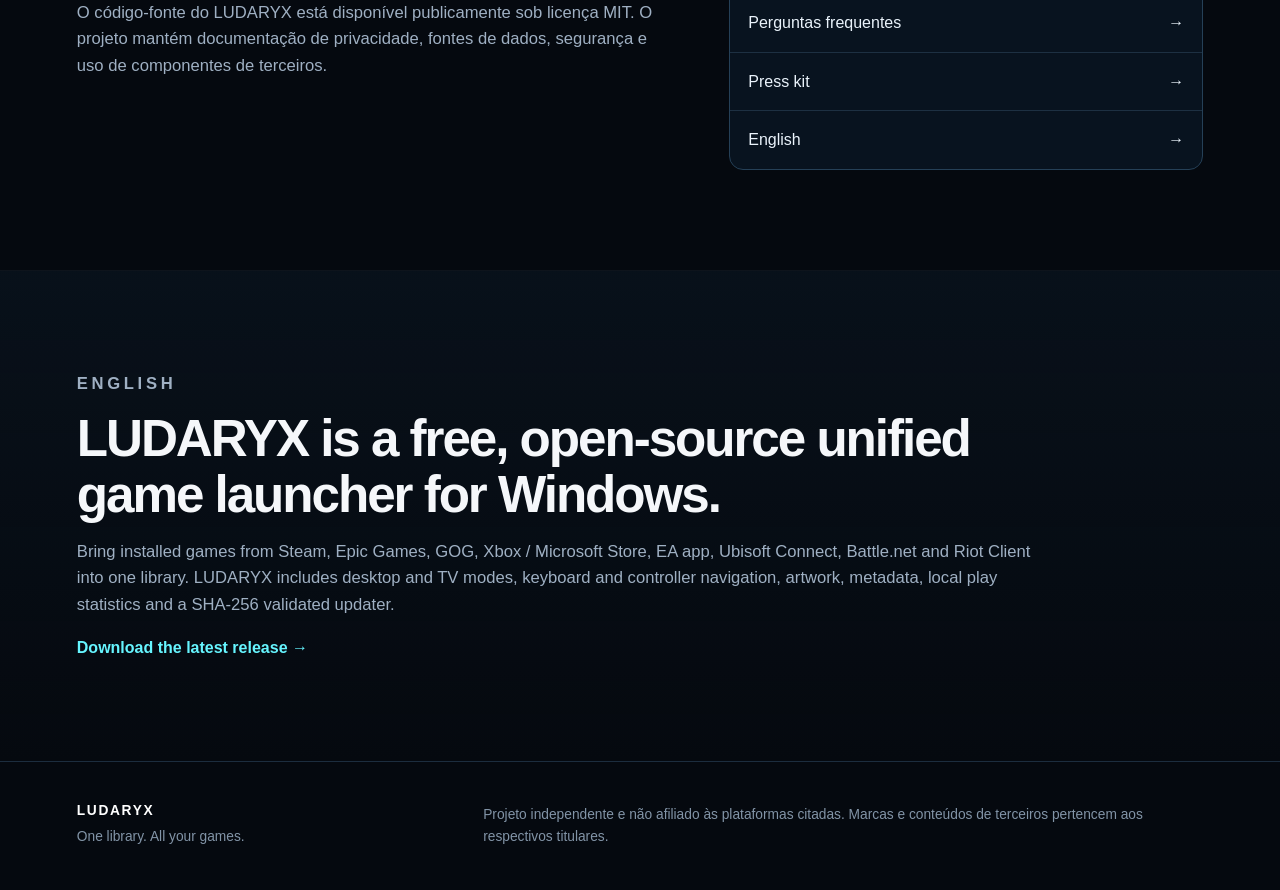
==== commit aaaee942: "Link public press kit from LUDARYX homepage" ====
--- a/site/index.html
+++ b/site/index.html
@@ -143,6 +143,7 @@
         <a href="https://github.com/gustavosdus/LUDARYX/blob/main/PRIVACY.md">Privacidade <span>↗</span></a>
         <a href="https://github.com/gustavosdus/LUDARYX/blob/main/DATA-SOURCES.md">Fontes de dados <span>↗</span></a>
         <a href="faq/">Perguntas frequentes <span>→</span></a>
+        <a href="press-kit/">Press kit <span>→</span></a>
         <a href="en/">English <span>→</span></a>
       </div>
     </section>
--- a/site/styles.css
+++ b/site/styles.css
@@ -1,2 +1,2 @@
 :root{--bg:#05090f;--panel:#08131f;--panel2:#0c1a29;--text:#f5f7fa;--muted:#9fb0c3;--line:#203348;--neon:#66f5ff;--red:#d9153c;--shadow:0 20px 70px rgba(0,0,0,.45)}*{box-sizing:border-box}html{scroll-behavior:smooth}body{margin:0;background:radial-gradient(circle at 50% -15%,#10273d 0,#07111b 28%,var(--bg) 58%);color:var(--text);font-family:Inter,Segoe UI,Roboto,Arial,sans-serif;line-height:1.6}.site-header{position:sticky;top:0;z-index:20;display:flex;align-items:center;justify-content:space-between;gap:24px;padding:14px clamp(20px,5vw,72px);background:rgba(5,9,15,.82);backdrop-filter:blur(18px);border-bottom:1px solid rgba(102,245,255,.12)}.brand{display:flex;align-items:center;gap:11px;color:#fff;text-decoration:none;font-weight:800;letter-spacing:.08em}.brand img{object-fit:contain}.site-header nav{display:flex;align-items:center;gap:22px}.site-header nav a{color:var(--muted);text-decoration:none;font-size:.93rem}.site-header nav a:hover{color:#fff}.site-header .nav-cta{color:#07131d;background:var(--neon);padding:8px 14px;border-radius:8px;font-weight:800}.hero{min-height:calc(100vh - 64px);display:grid;grid-template-columns:minmax(0,.9fr) minmax(420px,1.25fr);align-items:center;gap:clamp(36px,6vw,90px);padding:clamp(70px,8vw,120px) clamp(20px,6vw,96px)}.eyebrow{color:var(--neon);font-size:.76rem;font-weight:800;letter-spacing:.22em;margin:0 0 14px}.hero-logo{width:min(540px,90%);height:auto;display:block;margin:0 0 20px}.hero h1,.section h2{font-size:clamp(2.2rem,5vw,4.9rem);line-height:1.03;letter-spacing:-.04em;margin:.1em 0 .35em}.lead{font-size:clamp(1rem,1.5vw,1.24rem);color:#cbd7e5;max-width:760px}.actions{display:flex;flex-wrap:wrap;gap:12px;margin:30px 0 16px}.button{display:inline-flex;align-items:center;justify-content:center;padding:13px 19px;border-radius:9px;text-decoration:none;font-weight:800;border:1px solid transparent}.primary{background:var(--neon);color:#051018;box-shadow:0 0 28px rgba(102,245,255,.22)}.secondary{border-color:#38516b;color:#fff;background:#0b1724}.micro{font-size:.85rem;color:#7f92a7}.hero-visual{position:relative}.hero-visual:before{content:"";position:absolute;inset:10% 4%;background:rgba(102,245,255,.16);filter:blur(70px);z-index:-1}.hero-visual img,.screenshots img{width:100%;display:block;border:1px solid #27435c;border-radius:16px;box-shadow:var(--shadow)}.section{padding:100px clamp(20px,6vw,96px);border-top:1px solid rgba(120,150,180,.08)}.section-heading{max-width:900px;margin-bottom:44px}.section-heading h2,.split h2,.english h2{font-size:clamp(2rem,4vw,3.7rem);line-height:1.08;margin:.1em 0 .3em}.section-heading>p:last-child,.split p,.english p{color:var(--muted);font-size:1.04rem}.platform-grid{display:flex;flex-wrap:wrap;gap:10px}.platform-grid span{border:1px solid #294057;background:linear-gradient(180deg,#0e1b29,#09131f);padding:10px 14px;border-radius:999px;color:#dbe8f3}.feature-grid{display:grid;grid-template-columns:repeat(3,1fr);gap:16px}.feature-grid article{background:linear-gradient(180deg,rgba(14,28,42,.92),rgba(7,16,26,.92));border:1px solid #20374c;border-radius:14px;padding:24px;min-height:190px}.feature-grid h3{margin:0 0 8px;font-size:1.12rem}.feature-grid p{margin:0;color:var(--muted)}.screenshots{display:grid;grid-template-columns:1.55fr 1fr;gap:20px;align-items:start}.screenshots .section-heading{grid-column:1/-1}.screenshots figure{margin:0}.screenshots figcaption{color:var(--muted);font-size:.86rem;padding:10px 2px}.split{display:grid;grid-template-columns:1fr .8fr;gap:60px;align-items:center}.link-card{border:1px solid #254057;background:#08131f;border-radius:14px;overflow:hidden}.link-card a{display:flex;justify-content:space-between;padding:16px 18px;color:#eaf3fb;text-decoration:none;border-bottom:1px solid #1d3042}.link-card a:last-child{border-bottom:0}.link-card a:hover{background:#0d1d2d;color:var(--neon)}.english{background:linear-gradient(180deg,rgba(14,31,47,.35),rgba(5,9,15,0))}.english{max-width:none}.english>*{max-width:980px}.english a{color:var(--neon);font-weight:800;text-decoration:none}footer{display:flex;justify-content:space-between;gap:40px;padding:38px clamp(20px,6vw,96px);border-top:1px solid #1c2d3e;color:#8294a7;font-size:.86rem}footer strong{color:#fff;letter-spacing:.12em}footer p{margin:4px 0;max-width:720px}@media(max-width:1050px){.site-header nav a:not(.nav-cta){display:none}.hero{grid-template-columns:1fr;min-height:auto}.hero-visual{max-width:1000px}.feature-grid{grid-template-columns:repeat(2,1fr)}.split{grid-template-columns:1fr}.screenshots{grid-template-columns:1fr}}@media(max-width:650px){.site-header{padding:12px 16px}.hero,.section{padding-left:18px;padding-right:18px}.hero{padding-top:60px}.feature-grid{grid-template-columns:1fr}.hero-logo{width:88%}.actions{flex-direction:column}.button{width:100%}footer{flex-direction:column;padding:30px 18px}.screenshots{gap:8px}}
-.page-hero{padding:clamp(72px,9vw,130px) clamp(20px,6vw,96px) 58px;max-width:1180px}.page-hero h1{font-size:clamp(2.6rem,6vw,5.4rem);line-height:1.02;letter-spacing:-.045em;margin:.1em 0 .28em}.content-prose{max-width:880px;margin-top:54px}.content-prose h2{font-size:clamp(1.55rem,3vw,2.5rem);margin:1.5em 0 .35em}.content-prose p{color:var(--muted);font-size:1.03rem}.feature-grid article a,.section-link a{display:inline-block;margin-top:14px;color:var(--neon);font-weight:800;text-decoration:none}.feature-grid article a:hover,.section-link a:hover{text-decoration:underline}.section-link{margin-top:26px}.platform-grid-large span{font-size:1rem;padding:13px 18px}.page-shot{margin:0}.page-shot img{width:100%;display:block;border:1px solid #27435c;border-radius:16px;box-shadow:var(--shadow)}.page-shot figcaption{color:var(--muted);font-size:.86rem;padding:10px 2px}.gallery{grid-template-columns:1.55fr 1fr}.cta-panel{display:flex;justify-content:space-between;align-items:center;gap:30px;background:linear-gradient(180deg,rgba(9,27,41,.75),rgba(5,11,17,.4))}.cta-panel h2{font-size:clamp(1.7rem,3.2vw,3.2rem);margin:.1em 0}.cta-panel .actions{margin:0}.site-header nav a[aria-current="page"]{color:#fff}@media(max-width:900px){.cta-panel{align-items:flex-start;flex-direction:column}.gallery{grid-template-columns:1fr}}.faq-list{max-width:980px;display:grid;gap:12px}.faq-list details{border:1px solid #243a50;background:linear-gradient(180deg,#0d1b29,#08131f);border-radius:12px;padding:0 18px}.faq-list summary{cursor:pointer;font-weight:800;padding:17px 0;color:#f4f8fc}.faq-list details p{margin:0;padding:0 0 18px;color:var(--muted)}.faq-list summary::marker{color:var(--neon)}+.page-hero{padding:clamp(72px,9vw,130px) clamp(20px,6vw,96px) 58px;max-width:1180px}.page-hero h1{font-size:clamp(2.6rem,6vw,5.4rem);line-height:1.02;letter-spacing:-.045em;margin:.1em 0 .28em}.content-prose{max-width:880px;margin-top:54px}.content-prose h2{font-size:clamp(1.55rem,3vw,2.5rem);margin:1.5em 0 .35em}.content-prose p{color:var(--muted);font-size:1.03rem}.feature-grid article a,.section-link a{display:inline-block;margin-top:14px;color:var(--neon);font-weight:800;text-decoration:none}.feature-grid article a:hover,.section-link a:hover{text-decoration:underline}.section-link{margin-top:26px}.platform-grid-large span{font-size:1rem;padding:13px 18px}.page-shot{margin:0}.page-shot img{width:100%;display:block;border:1px solid #27435c;border-radius:16px;box-shadow:var(--shadow)}.page-shot figcaption{color:var(--muted);font-size:.86rem;padding:10px 2px}.gallery{grid-template-columns:1.55fr 1fr}.cta-panel{display:flex;justify-content:space-between;align-items:center;gap:30px;background:linear-gradient(180deg,rgba(9,27,41,.75),rgba(5,11,17,.4))}.cta-panel h2{font-size:clamp(1.7rem,3.2vw,3.2rem);margin:.1em 0}.cta-panel .actions{margin:0}.site-header nav a[aria-current="page"]{color:#fff}@media(max-width:900px){.cta-panel{align-items:flex-start;flex-direction:column}.gallery{grid-template-columns:1fr}}.faq-list{max-width:980px;display:grid;gap:12px}.faq-list details{border:1px solid #243a50;background:linear-gradient(180deg,#0d1b29,#08131f);border-radius:12px;padding:0 18px}.faq-list summary{cursor:pointer;font-weight:800;padding:17px 0;color:#f4f8fc}.faq-list details p{margin:0;padding:0 0 18px;color:var(--muted)}.faq-list summary::marker{color:var(--neon)}.content-prose a{color:var(--neon);font-weight:700;text-decoration:none}.content-prose a:hover{text-decoration:underline}
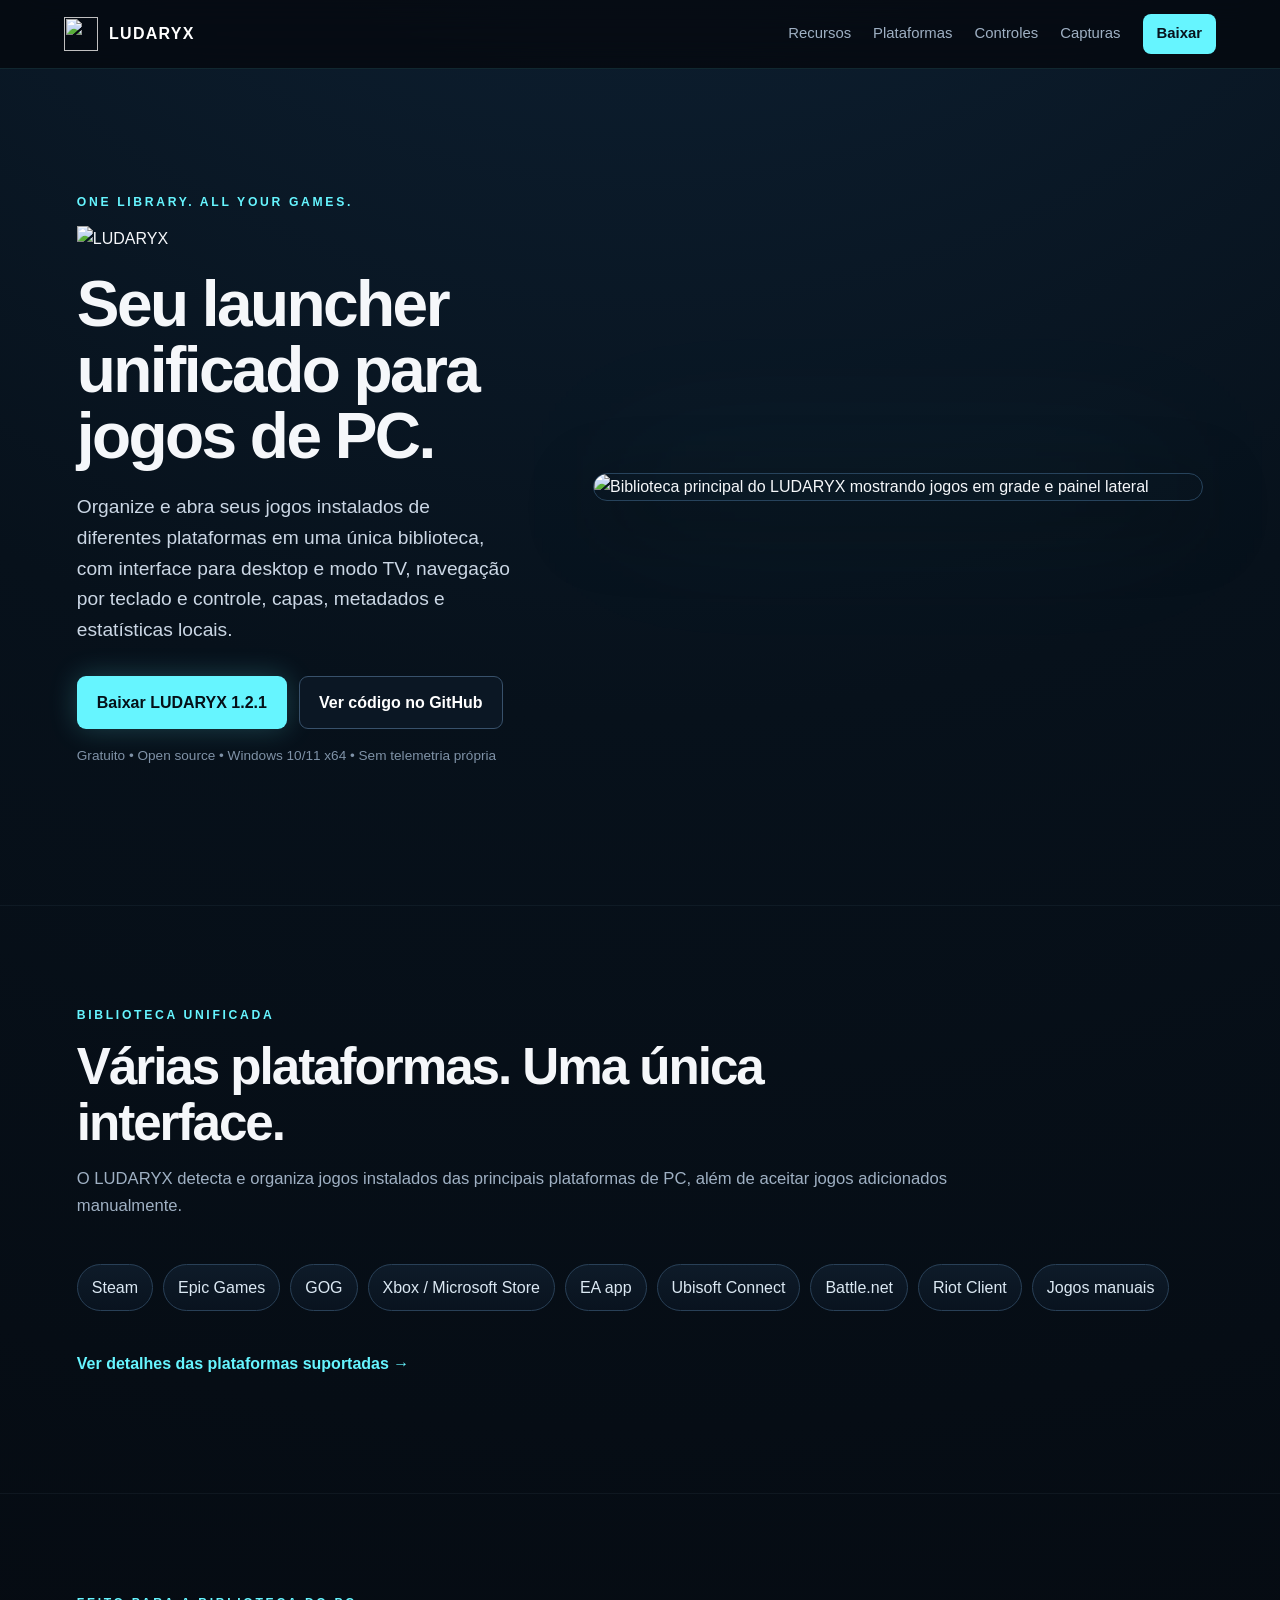
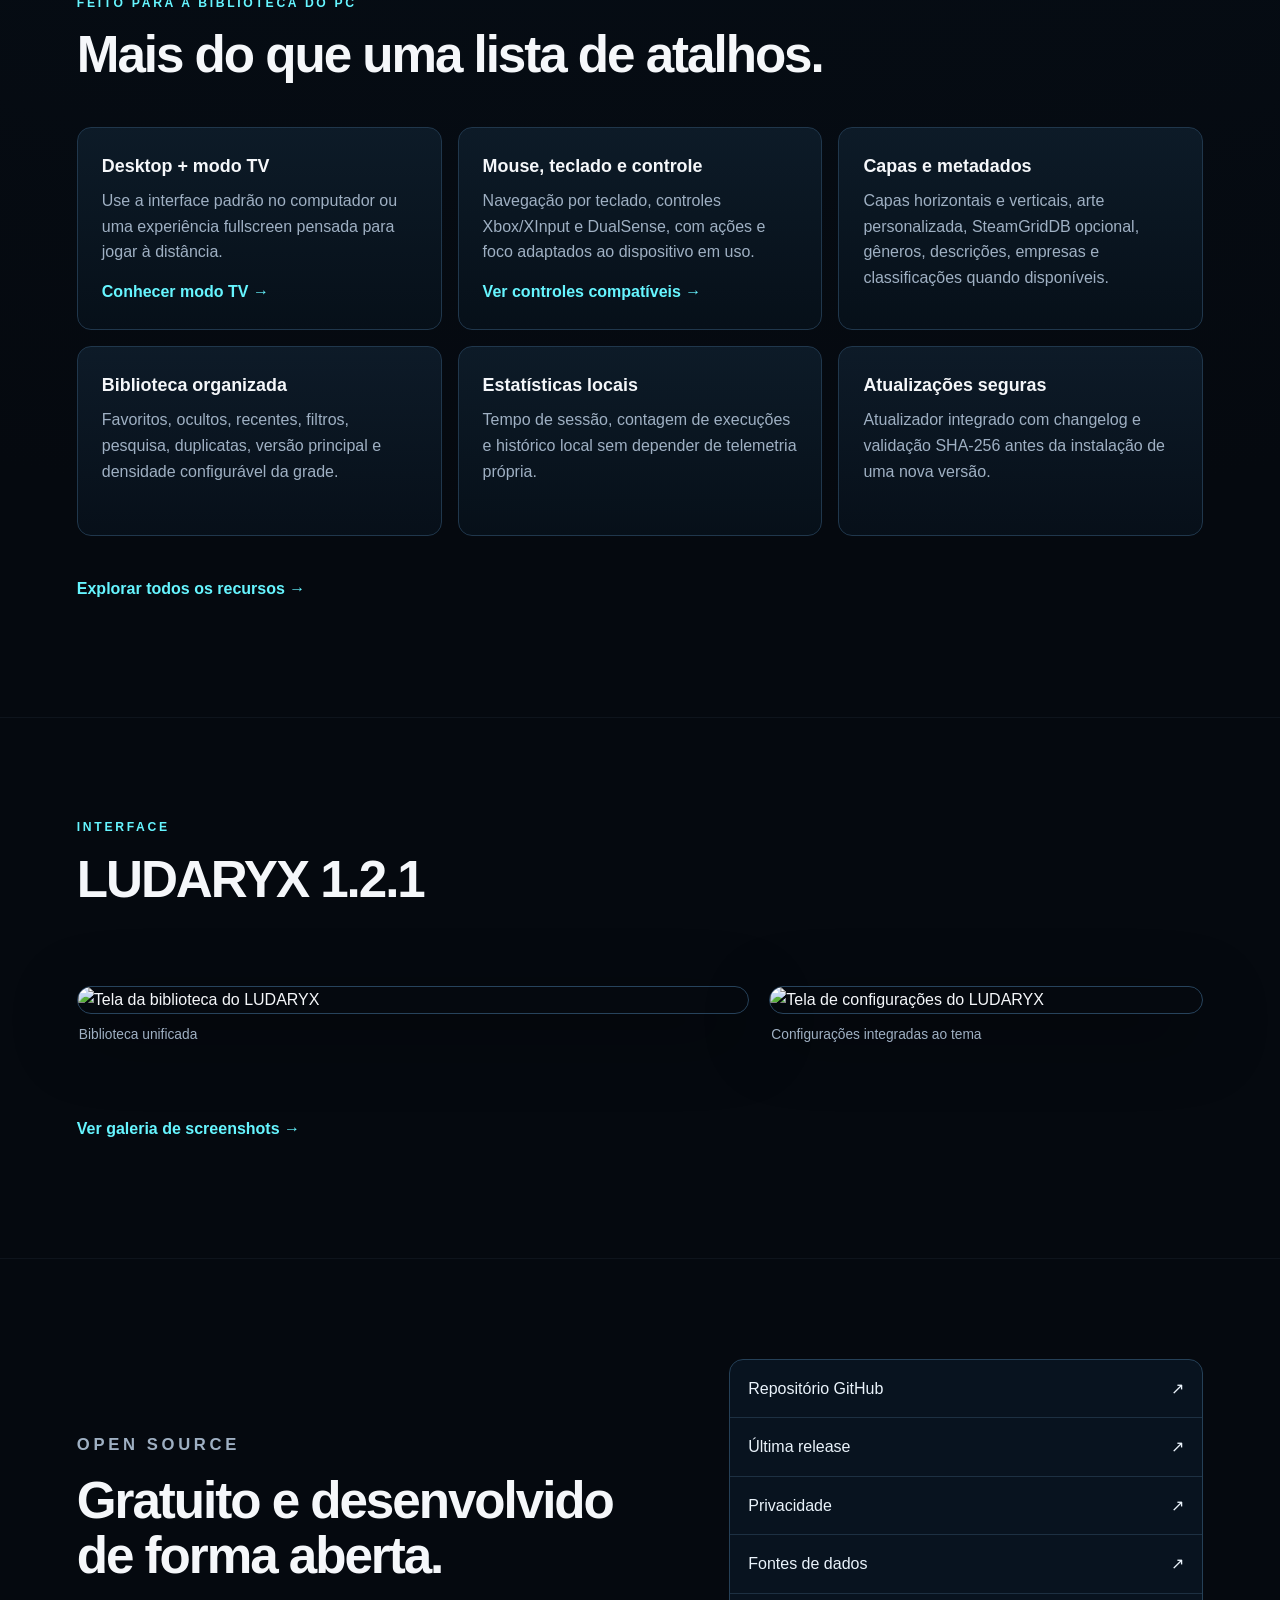
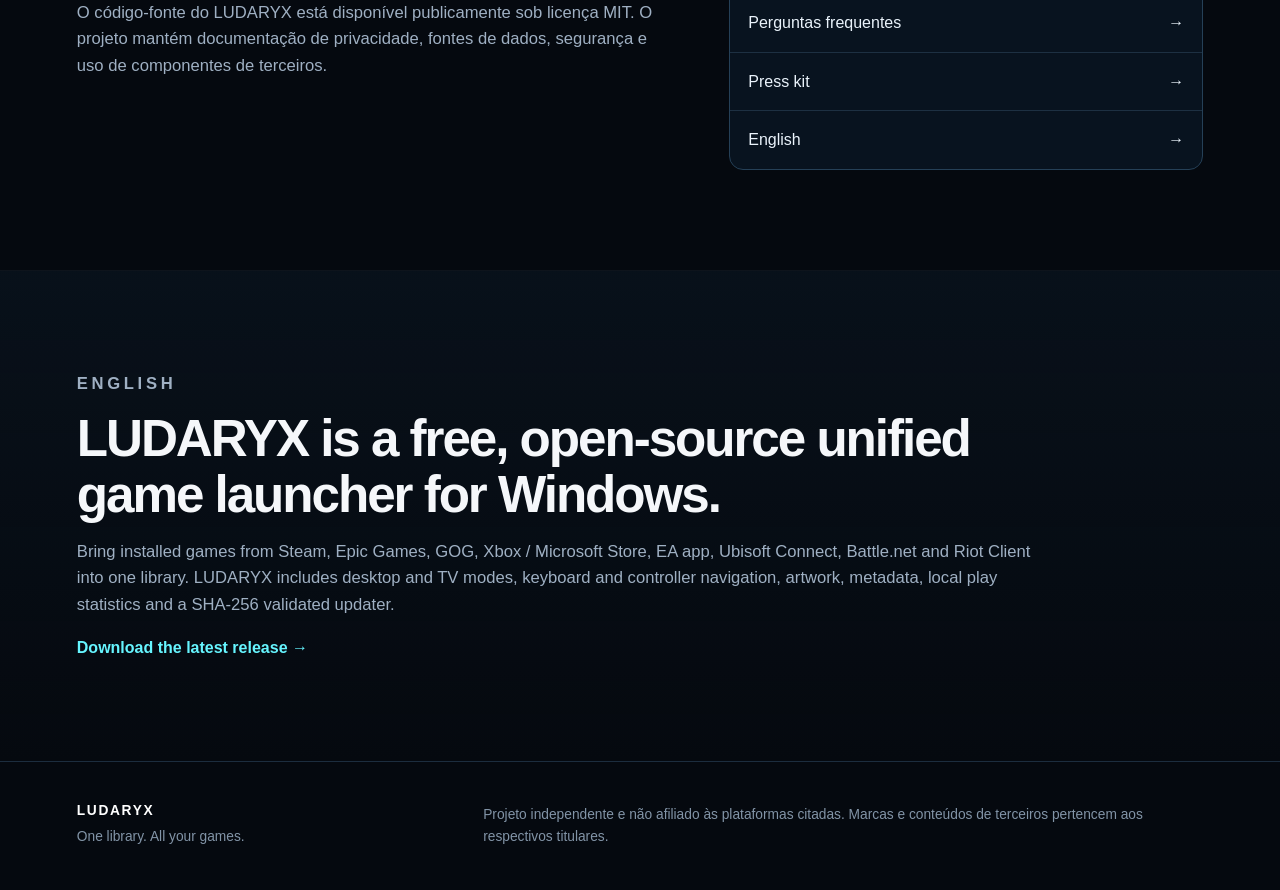
==== commit 5d1a2249: "Update website for LUDARYX 1.2.1" ====
--- a/site/index.html
+++ b/site/index.html
@@ -38,7 +38,7 @@
     "name": "LUDARYX",
     "applicationCategory": "GameApplication",
     "operatingSystem": "Windows 10, Windows 11",
-    "softwareVersion": "1.2.0",
+    "softwareVersion": "1.2.1",
     "description": "Launcher unificado, gratuito e open source para Windows que organiza jogos instalados de múltiplas plataformas em uma única biblioteca.",
     "url": "https://gustavosdus.github.io/LUDARYX/",
     "downloadUrl": "https://github.com/gustavosdus/LUDARYX/releases/latest",
@@ -75,7 +75,7 @@
         <h1>Seu launcher unificado para jogos de PC.</h1>
         <p class="lead">Organize e abra seus jogos instalados de diferentes plataformas em uma única biblioteca, com interface para desktop e modo TV, navegação por teclado e controle, capas, metadados e estatísticas locais.</p>
         <div class="actions">
-          <a class="button primary" href="download/">Baixar LUDARYX 1.2.0</a>
+          <a class="button primary" href="download/">Baixar LUDARYX 1.2.1</a>
           <a class="button secondary" href="https://github.com/gustavosdus/LUDARYX">Ver código no GitHub</a>
         </div>
         <p class="micro">Gratuito • Open source • Windows 10/11 x64 • Sem telemetria própria</p>
@@ -118,7 +118,7 @@
     <section id="capturas" class="section screenshots">
       <div class="section-heading">
         <p class="eyebrow">INTERFACE</p>
-        <h2>LUDARYX 1.2.0</h2>
+        <h2>LUDARYX 1.2.1</h2>
       </div>
       <figure>
         <img src="screenshots/library.png" alt="Tela da biblioteca do LUDARYX">
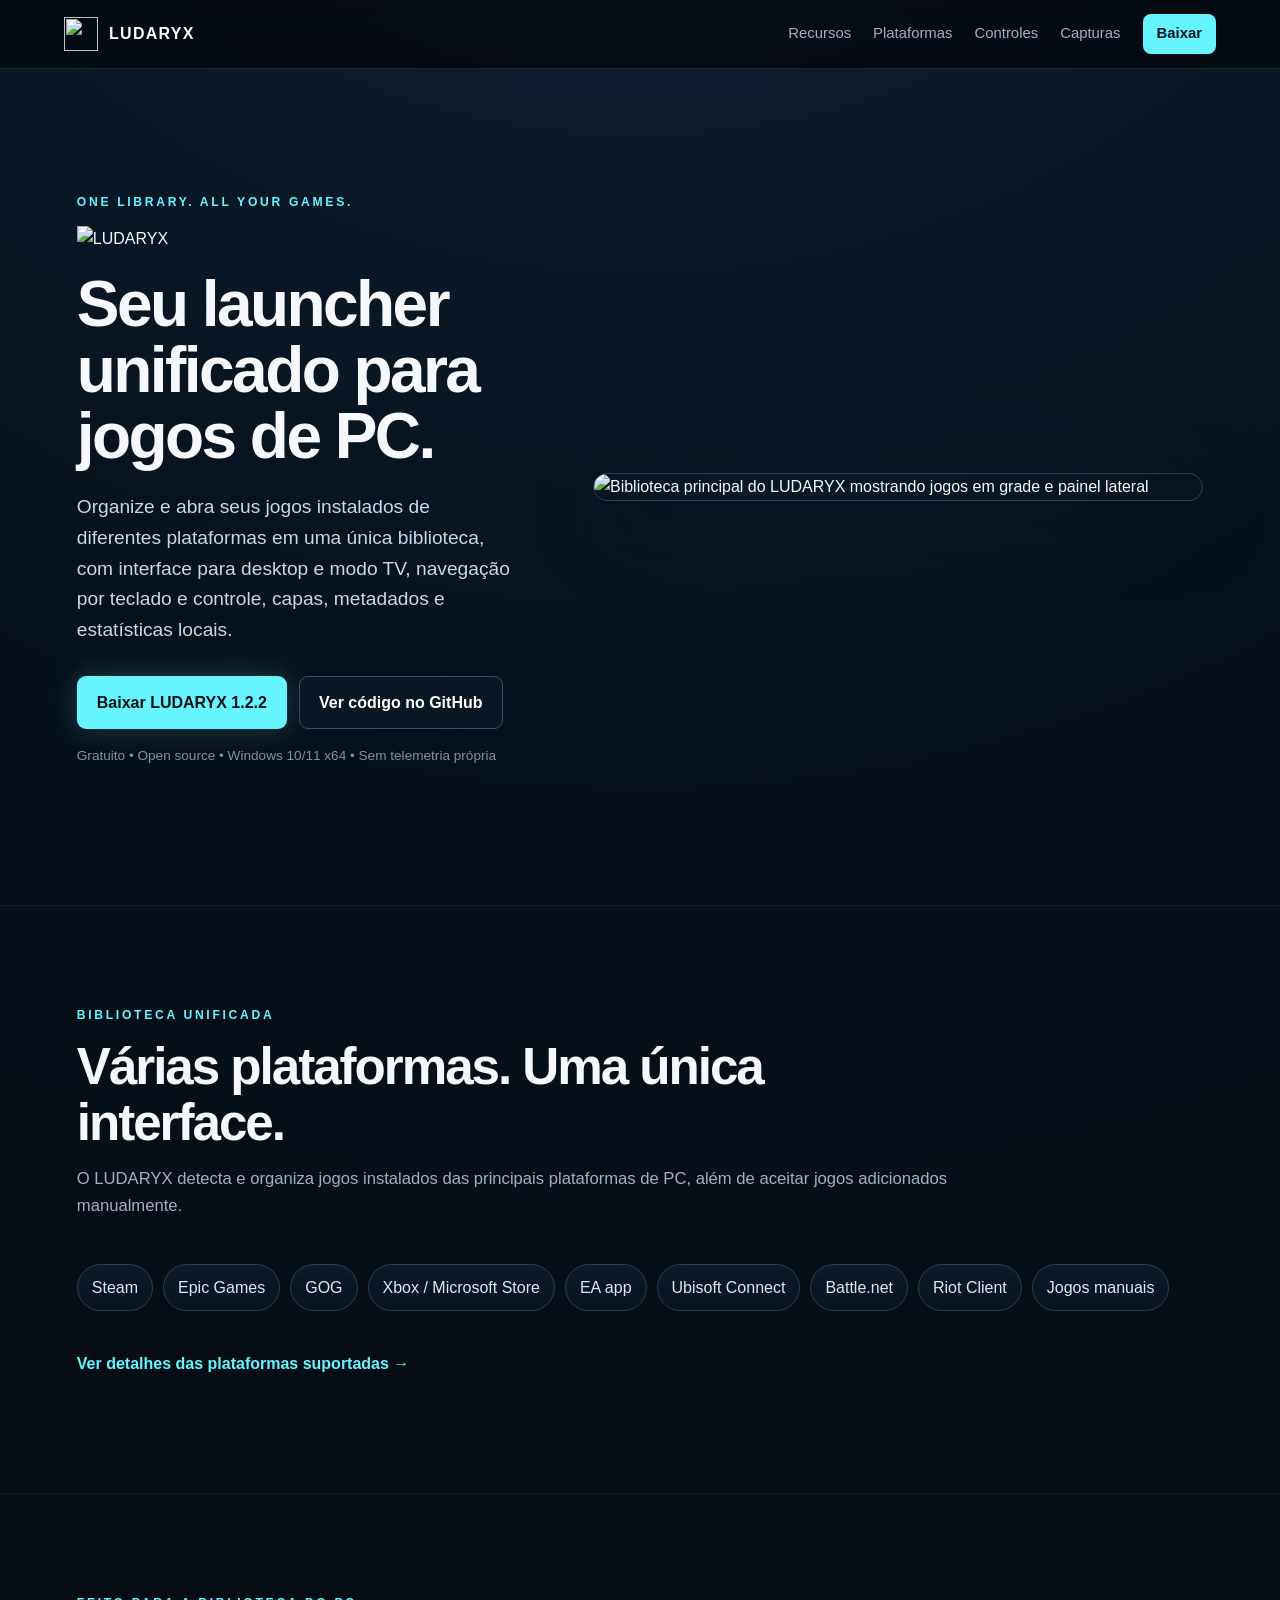
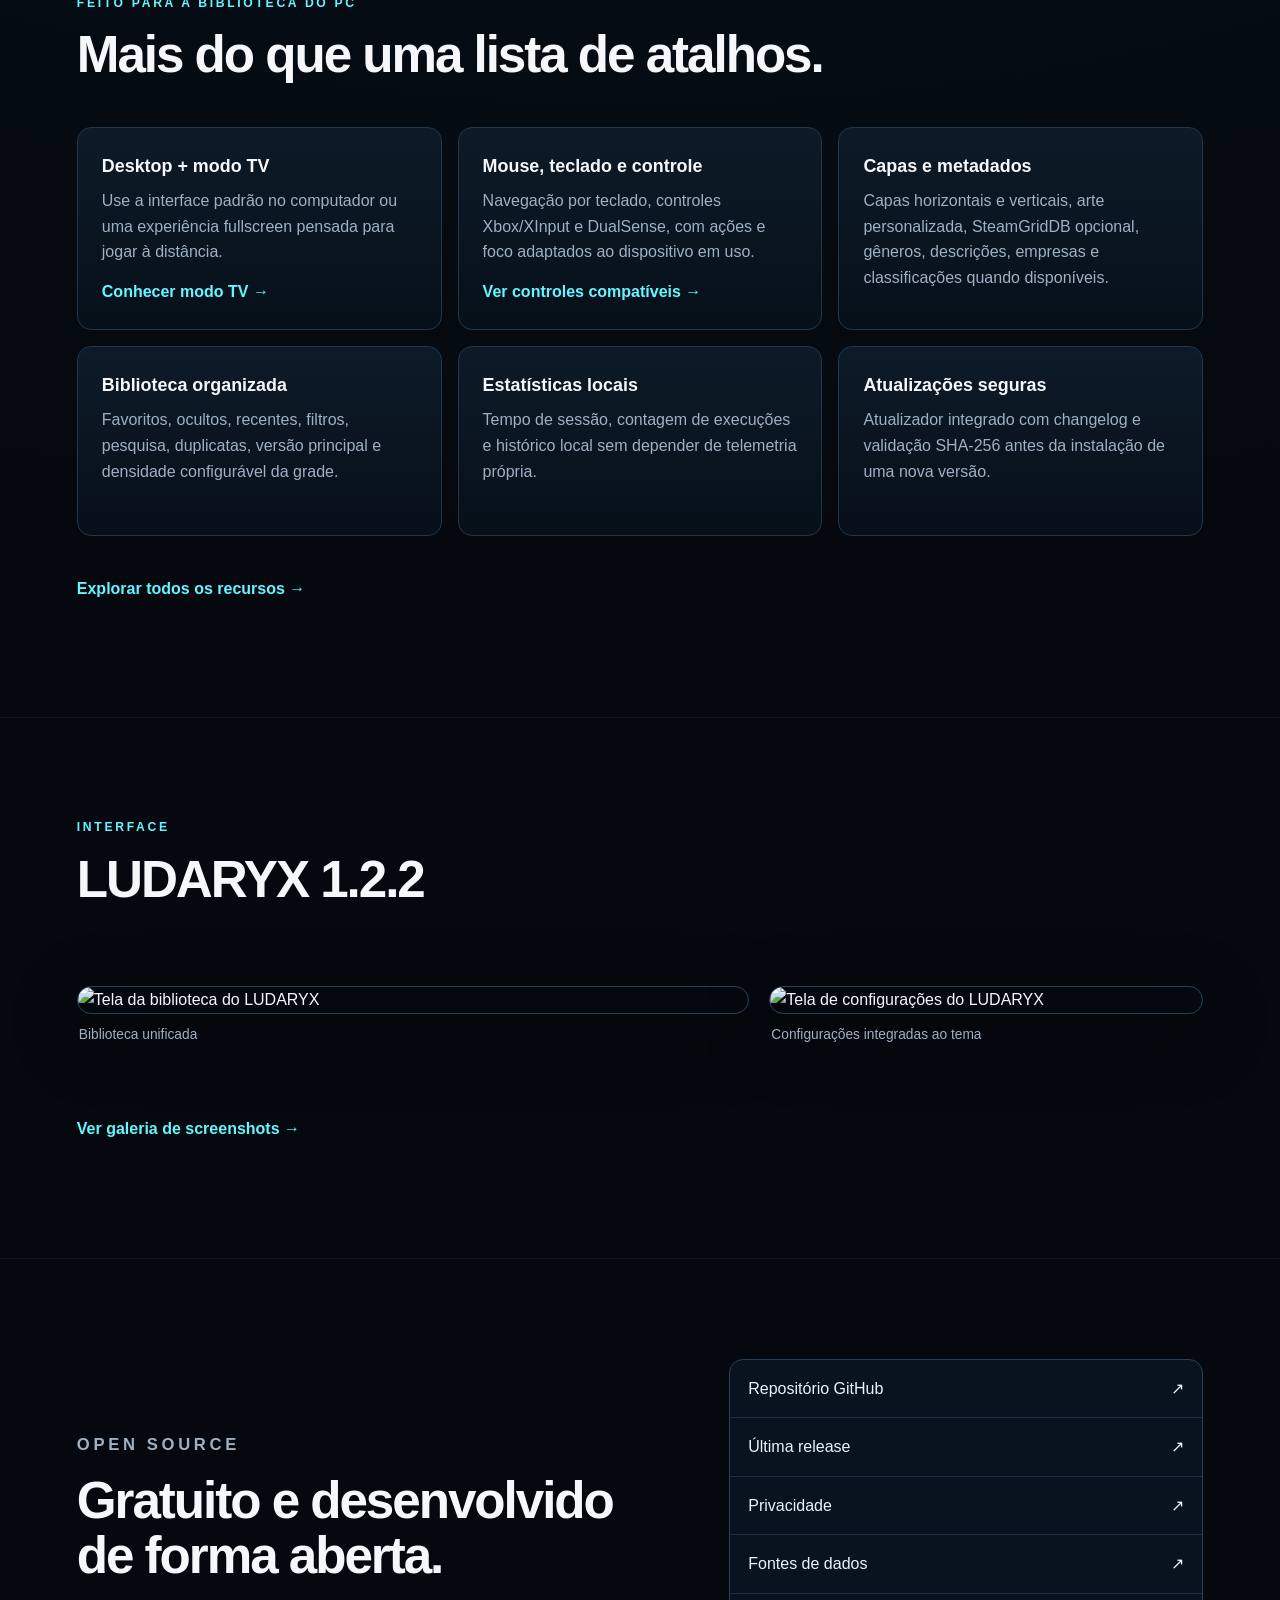
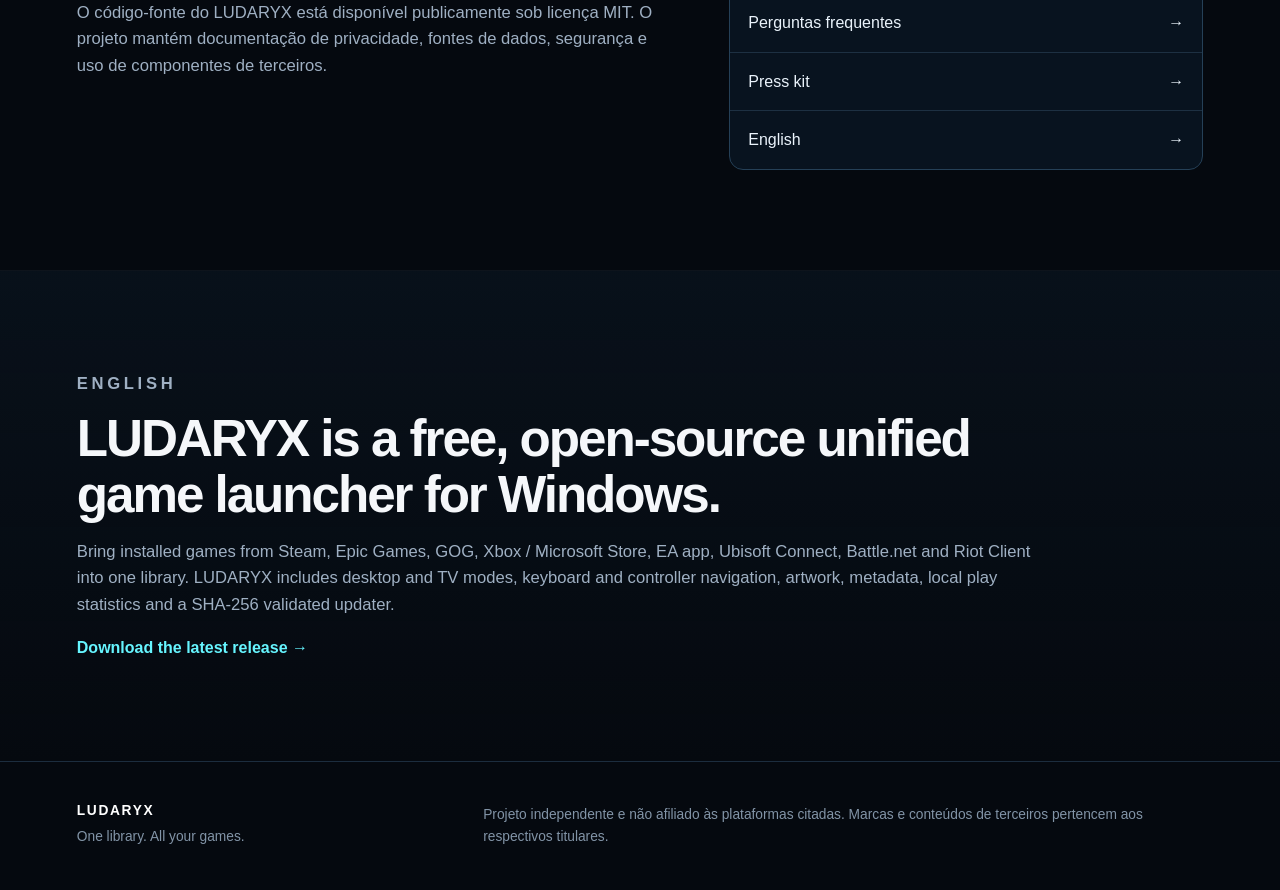
==== commit 5a61208a: "Update website for LUDARYX 1.2.2" ====
--- a/site/index.html
+++ b/site/index.html
@@ -38,7 +38,7 @@
     "name": "LUDARYX",
     "applicationCategory": "GameApplication",
     "operatingSystem": "Windows 10, Windows 11",
-    "softwareVersion": "1.2.1",
+    "softwareVersion": "1.2.2",
     "description": "Launcher unificado, gratuito e open source para Windows que organiza jogos instalados de múltiplas plataformas em uma única biblioteca.",
     "url": "https://gustavosdus.github.io/LUDARYX/",
     "downloadUrl": "https://github.com/gustavosdus/LUDARYX/releases/latest",
@@ -75,7 +75,7 @@
         <h1>Seu launcher unificado para jogos de PC.</h1>
         <p class="lead">Organize e abra seus jogos instalados de diferentes plataformas em uma única biblioteca, com interface para desktop e modo TV, navegação por teclado e controle, capas, metadados e estatísticas locais.</p>
         <div class="actions">
-          <a class="button primary" href="download/">Baixar LUDARYX 1.2.1</a>
+          <a class="button primary" href="download/">Baixar LUDARYX 1.2.2</a>
           <a class="button secondary" href="https://github.com/gustavosdus/LUDARYX">Ver código no GitHub</a>
         </div>
         <p class="micro">Gratuito • Open source • Windows 10/11 x64 • Sem telemetria própria</p>
@@ -118,7 +118,7 @@
     <section id="capturas" class="section screenshots">
       <div class="section-heading">
         <p class="eyebrow">INTERFACE</p>
-        <h2>LUDARYX 1.2.1</h2>
+        <h2>LUDARYX 1.2.2</h2>
       </div>
       <figure>
         <img src="screenshots/library.png" alt="Tela da biblioteca do LUDARYX">
